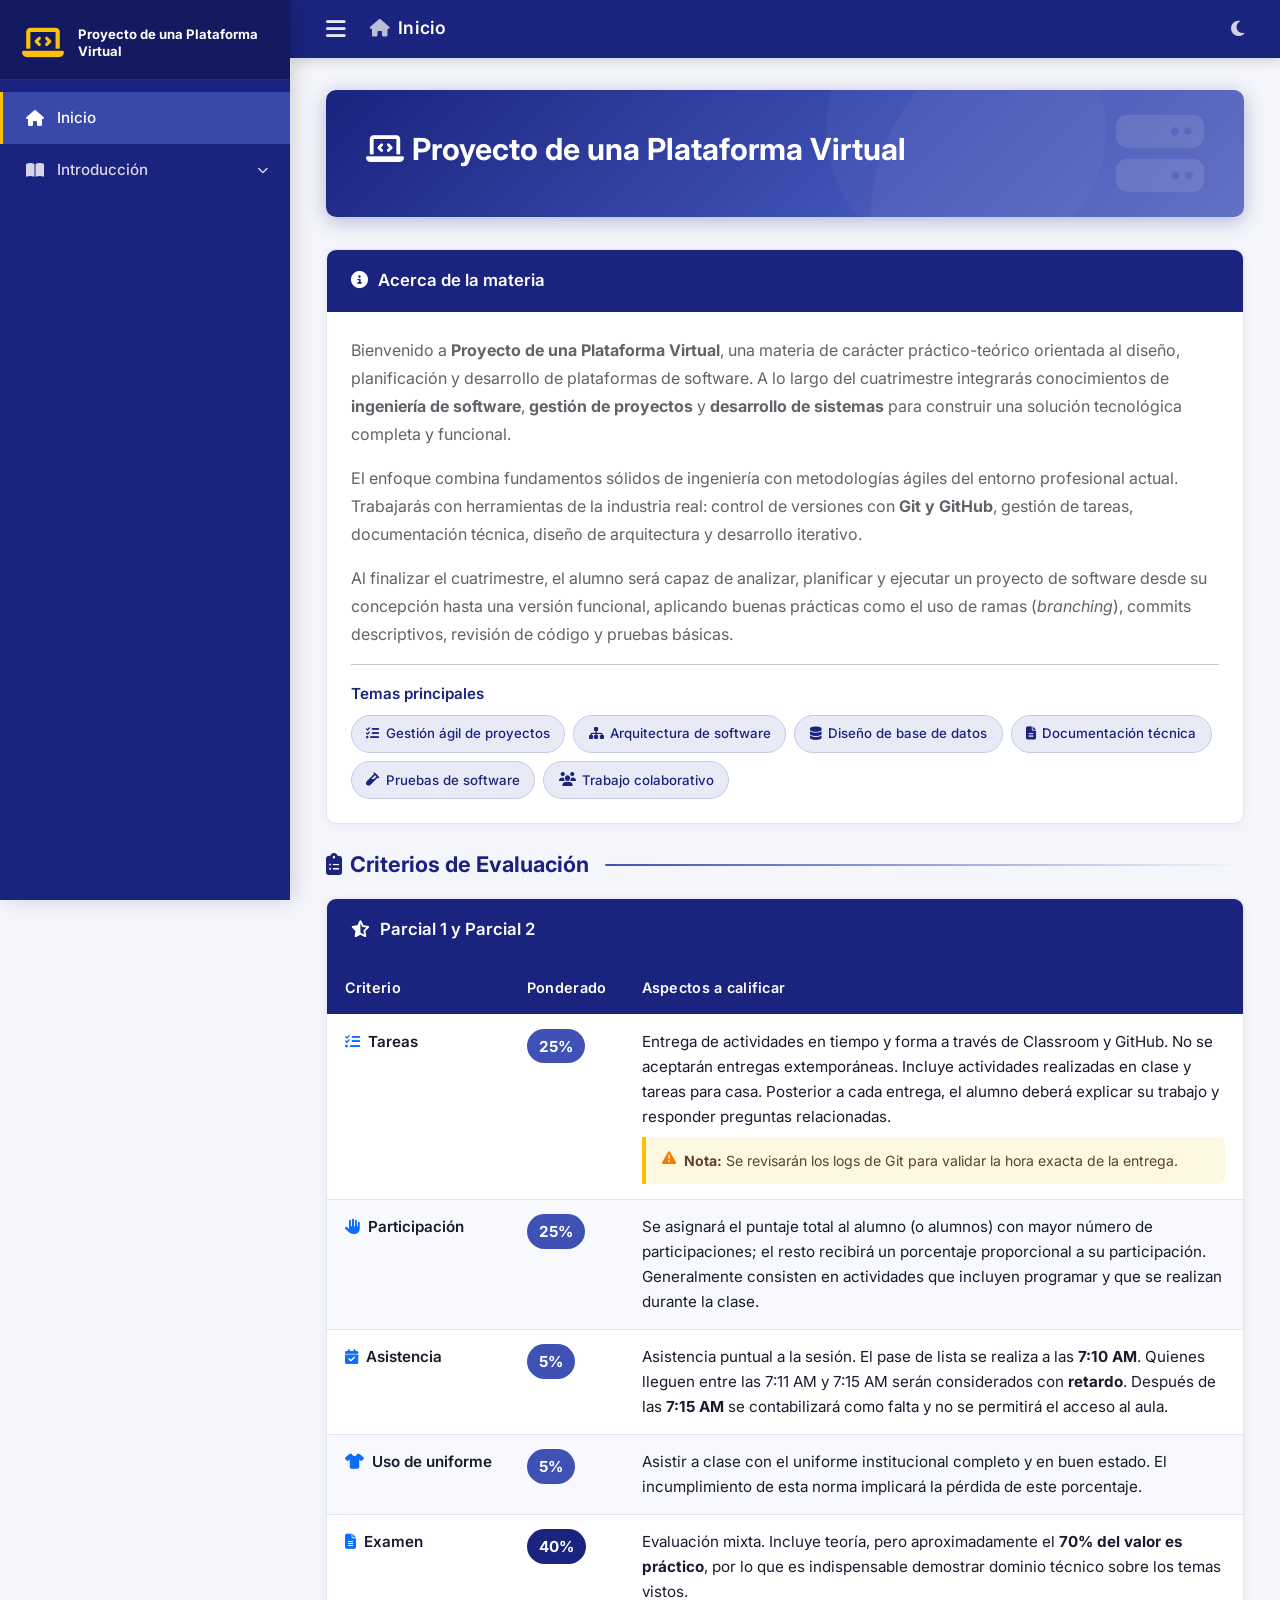
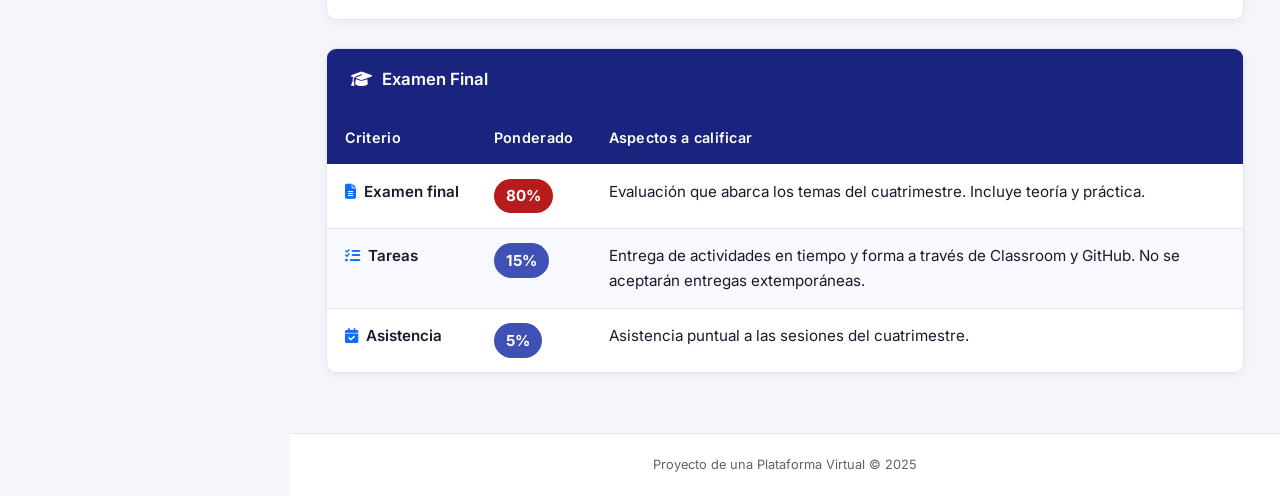
==== index.html @ bfc253f8 "Add main JavaScript functionality and new introduction pages - Implement sidebar, header, and footer" ====
<!DOCTYPE html>
<html lang="es">
<head>
  <meta charset="UTF-8" />
  <meta name="viewport" content="width=device-width, initial-scale=1.0" />
  <title>Inicio — Proyecto de una Plataforma Virtual</title>

  <link rel="stylesheet" href="https://cdn.jsdelivr.net/npm/bootstrap@5.3.3/dist/css/bootstrap.min.css" />
  <link rel="stylesheet" href="https://cdnjs.cloudflare.com/ajax/libs/font-awesome/6.5.1/css/all.min.css" />
  <link rel="preconnect" href="https://fonts.googleapis.com" />
  <link rel="preconnect" href="https://fonts.gstatic.com" crossorigin />
  <link rel="stylesheet" href="https://fonts.googleapis.com/css2?family=Inter:wght@400;500;600;700&display=swap" />
  <link rel="stylesheet" href="css/styles.css" />
</head>

<body>
  <div id="overlay"></div>
  <nav id="sidebar" aria-label="Menú principal"></nav>

  <div id="content">

    <header id="topbar" class="top-navbar"></header>

    <main class="page-content">


      <div class="page-hero">
        <i class="fas fa-server hero-icon"></i>
        <h1><i class="fas fa-laptop-code me-2"></i>Proyecto de una Plataforma Virtual</h1>
      </div>


      <div class="card">
        <div class="card-header">
          <i class="fas fa-info-circle"></i> Acerca de la materia
        </div>
        <div class="card-body p-4">
          <div class="intro-text">
            <p>
              Bienvenido a <strong>Proyecto de una Plataforma Virtual</strong>, una materia de carácter
              práctico-teórico orientada al diseño, planificación y desarrollo de plataformas de software.
              A lo largo del cuatrimestre integrarás conocimientos de <strong>ingeniería de software</strong>,
              <strong>gestión de proyectos</strong> y <strong>desarrollo de sistemas</strong> para construir
              una solución tecnológica completa y funcional.
            </p>
            <p>
              El enfoque combina fundamentos sólidos de ingeniería con metodologías ágiles del entorno
              profesional actual. Trabajarás con herramientas de la industria real: control de versiones con
              <strong>Git y GitHub</strong>, gestión de tareas, documentación técnica, diseño de
              arquitectura y desarrollo iterativo.
            </p>
            <p>
              Al finalizar el cuatrimestre, el alumno será capaz de analizar, planificar y ejecutar un
              proyecto de software desde su concepción hasta una versión funcional, aplicando buenas
              prácticas como el uso de ramas (<em>branching</em>), commits descriptivos,
              revisión de código y pruebas básicas.
            </p>
          </div>

          <hr class="my-3" />
          <p class="section-label mb-2">Temas principales</p>
          <div class="topic-badges">
            <span class="topic-badge"><i class="fas fa-tasks"></i> Gestión ágil de proyectos</span>
            <span class="topic-badge"><i class="fas fa-sitemap"></i> Arquitectura de software</span>
            <span class="topic-badge"><i class="fas fa-database"></i> Diseño de base de datos</span>
            <span class="topic-badge"><i class="fas fa-file-alt"></i> Documentación técnica</span>
            <span class="topic-badge"><i class="fas fa-vial"></i> Pruebas de software</span>
            <span class="topic-badge"><i class="fas fa-users"></i> Trabajo colaborativo</span>
          </div>
        </div>
      </div>


      <h2 class="section-title">
        <i class="fas fa-clipboard-list"></i> Criterios de Evaluación
      </h2>


      <div class="card">
        <div class="card-header">
          <i class="fas fa-star-half-alt"></i> Parcial 1 y Parcial 2
        </div>
        <div class="card-body p-0">
          <div class="table-wrapper">
            <table class="eval-table">
              <thead>
                <tr>
                  <th>Criterio</th>
                  <th>Ponderado</th>
                  <th>Aspectos a calificar</th>
                </tr>
              </thead>
              <tbody>
                <tr>
                  <td class="criterion-name">
                    <i class="fas fa-tasks text-primary me-2"></i>Tareas
                  </td>
                  <td><span class="badge-pct">25%</span></td>
                  <td>
                    Entrega de actividades en tiempo y forma a través de Classroom y GitHub.
                    No se aceptarán entregas extemporáneas. Incluye actividades realizadas en clase
                    y tareas para casa. Posterior a cada entrega, el alumno deberá explicar su trabajo
                    y responder preguntas relacionadas.
                    <div class="note-box mt-2">
                      <i class="fas fa-exclamation-triangle"></i>
                      <span><strong>Nota:</strong> Se revisarán los logs de Git para validar la hora exacta de la entrega.</span>
                    </div>
                  </td>
                </tr>

                <tr>
                  <td class="criterion-name">
                    <i class="fas fa-hand-paper text-primary me-2"></i>Participación
                  </td>
                  <td><span class="badge-pct">25%</span></td>
                  <td>
                    Se asignará el puntaje total al alumno (o alumnos) con mayor número de participaciones;
                    el resto recibirá un porcentaje proporcional a su participación. Generalmente consisten
                    en actividades que incluyen programar y que se realizan durante la clase.
                  </td>
                </tr>

                <tr>
                  <td class="criterion-name">
                    <i class="fas fa-calendar-check text-primary me-2"></i>Asistencia
                  </td>
                  <td><span class="badge-pct">5%</span></td>
                  <td>
                    Asistencia puntual a la sesión. El pase de lista se realiza a las <strong>7:10 AM</strong>.
                    Quienes lleguen entre las 7:11 AM y 7:15 AM serán considerados con <strong>retardo</strong>.
                    Después de las <strong>7:15 AM</strong> se contabilizará como falta y
                    no se permitirá el acceso al aula.
                  </td>
                </tr>

                <tr>
                  <td class="criterion-name">
                    <i class="fas fa-tshirt text-primary me-2"></i>Uso de uniforme
                  </td>
                  <td><span class="badge-pct">5%</span></td>
                  <td>
                    Asistir a clase con el uniforme institucional completo y en buen estado.
                    El incumplimiento de esta norma implicará la pérdida de este porcentaje.
                  </td>
                </tr>

                <tr>
                  <td class="criterion-name">
                    <i class="fas fa-file-alt text-primary me-2"></i>Examen
                  </td>
                  <td><span class="badge-pct high">40%</span></td>
                  <td>
                    Evaluación mixta. Incluye teoría, pero aproximadamente el
                    <strong>70% del valor es práctico</strong>, por lo que es indispensable
                    demostrar dominio técnico sobre los temas vistos.
                  </td>
                </tr>
              </tbody>
            </table>
          </div>
        </div>
      </div>

      <div class="card">
        <div class="card-header">
          <i class="fas fa-graduation-cap"></i> Examen Final
        </div>
        <div class="card-body p-0">
          <div class="table-wrapper">
            <table class="eval-table">
              <thead>
                <tr>
                  <th>Criterio</th>
                  <th>Ponderado</th>
                  <th>Aspectos a calificar</th>
                </tr>
              </thead>
              <tbody>
                <tr>
                  <td class="criterion-name">
                    <i class="fas fa-file-alt text-primary me-2"></i>Examen final
                  </td>
                  <td><span class="badge-pct top">80%</span></td>
                  <td>
                    Evaluación que abarca los temas del cuatrimestre. Incluye teoría y práctica.
                  </td>
                </tr>

                <tr>
                  <td class="criterion-name">
                    <i class="fas fa-tasks text-primary me-2"></i>Tareas
                  </td>
                  <td><span class="badge-pct">15%</span></td>
                  <td>
                    Entrega de actividades en tiempo y forma a través de Classroom y GitHub.
                    No se aceptarán entregas extemporáneas.
                  </td>
                </tr>

                <tr>
                  <td class="criterion-name">
                    <i class="fas fa-calendar-check text-primary me-2"></i>Asistencia
                  </td>
                  <td><span class="badge-pct">5%</span></td>
                  <td>
                    Asistencia puntual a las sesiones del cuatrimestre.
                  </td>
                </tr>
              </tbody>
            </table>
          </div>
        </div>
      </div>

    </main>

    <footer id="page-footer" class="page-footer"></footer>

  </div>

  <script src="https://cdn.jsdelivr.net/npm/bootstrap@5.3.3/dist/js/bootstrap.bundle.min.js"></script>
  <script src="js/main.js"></script>
  <script>
    initPage({
      activePage : 'home',
      pageTitle  : 'Inicio',
      pageIcon   : 'fas fa-home',
      basePath   : ''
    });
  </script>
</body>
</html>
---- css/styles.css ----
:root {
  --sidebar-width: 290px;
  --sidebar-bg: #1a237e;
  --sidebar-hover: #283593;
  --sidebar-active: #3949ab;
  --accent: #ffc107;
  --bg: #f4f6fb;
  --card-bg: #ffffff;
  --text-primary: #1a1a2e;
  --text-muted: #5f6368;
  --border: #e3e6f0;
  --transition: all 0.3s cubic-bezier(0.4, 0, 0.2, 1);
  --radius: 10px;
  --heading-accent:    #1a237e;
  --hero-gradient:     linear-gradient(135deg,#1a237e 0%,#3f51b5 60%,#5c6bc0 100%);
  --table-stripe:      #f8f9ff;
  --table-hover-bg:    #eef0fb;
  --badge-bg:          #e8eaf6;
  --badge-color:       #1a237e;
  --badge-border:      #c5cae9;
  --note-bg:           #fff8e1;
  --note-text:         #5d4037;
  --note-border-left:  #ffc107;
  --note-icon:         #f57c00;
  --section-line:      linear-gradient(to right,#3f51b5 0%,transparent 100%);
  --surface-alt:       #f4f6fb;
  --phase-border:      #3f51b5;
}


[data-bs-theme="dark"] {
  --sidebar-bg:        #0a0c1e;
  --sidebar-hover:     #141828;
  --sidebar-active:    #1a237e;
  --bg:                #0d0f1a;
  --card-bg:           #141828;
  --text-primary:      #e8eaf6;
  --text-muted:        #9fa8da;
  --border:            #252a40;
  --heading-accent:    #7986cb;
  --hero-gradient:     linear-gradient(135deg,#0a0c1e 0%,#1a237e 60%,#283593 100%);
  --table-stripe:      #161a2c;
  --table-hover-bg:    #1c2038;
  --badge-bg:          #1a237e;
  --badge-color:       #c5cae9;
  --badge-border:      #283593;
  --note-bg:           #1e1c08;
  --note-text:         #ffcc80;
  --note-border-left:  #f57c00;
  --note-icon:         #ffa726;
  --section-line:      linear-gradient(to right,#5c6bc0 0%,transparent 100%);
  --surface-alt:       #161a2c;
  --phase-border:      #5c6bc0;
}


*, *::before, *::after { box-sizing: border-box; margin: 0; padding: 0; }

html { scroll-behavior: smooth; }

body {
  font-family: 'Inter', 'Segoe UI', system-ui, -apple-system, sans-serif;
  font-size: 17px;
  background: var(--bg);
  color: var(--text-primary);
  line-height: 1.75;
  overflow-x: hidden;
}

#overlay {
  display: none;
  position: fixed;
  inset: 0;
  background: rgba(0,0,0,0.45);
  z-index: 999;
  backdrop-filter: blur(2px);
}
#overlay.show { display: block; }


#sidebar {
  position: fixed;
  top: 0; left: 0;
  width: var(--sidebar-width);
  height: 100vh;
  background: var(--sidebar-bg);
  color: rgba(255,255,255,0.9);
  z-index: 1000;
  transition: var(--transition);
  overflow-y: auto;
  display: flex;
  flex-direction: column;
  box-shadow: 4px 0 20px rgba(0,0,0,0.15);
}

.sidebar-header {
  padding: 1.6rem 1.4rem 1.2rem;
  background: rgba(0,0,0,0.25);
  border-bottom: 1px solid rgba(255,255,255,0.08);
  flex-shrink: 0;
}
.sidebar-brand {
  display: flex;
  align-items: center;
  gap: 0.85rem;
  text-decoration: none;
  color: inherit;
}
.sidebar-brand:hover { color: #fff; text-decoration: none; }
.sidebar-brand-icon {
  font-size: 2.1rem;
  color: var(--accent);
  flex-shrink: 0;
}
.sidebar-brand-name {
  font-size: 0.82rem;
  font-weight: 700;
  color: #fff;
  line-height: 1.3;
}

.sidebar-nav {
  list-style: none;
  padding: 0.75rem 0;
  margin: 0;
  flex: 1;
}
.sidebar-nav > li > a,
.sidebar-nav > li > a:link,
.sidebar-nav > li > a:visited {
  display: flex;
  align-items: center;
  padding: 0.8rem 1.4rem;
  color: rgba(255,255,255,0.82);
  text-decoration: none;
  font-size: 0.95rem;
  font-weight: 500;
  border-left: 3px solid transparent;
  transition: var(--transition);
  gap: 0.7rem;
  cursor: pointer;
}
.sidebar-nav > li > a:hover {
  background: var(--sidebar-hover);
  color: #fff;
  border-left-color: var(--accent);
}
.sidebar-nav > li.active > a {
  background: var(--sidebar-active);
  color: #fff;
  border-left-color: var(--accent);
}
.sidebar-nav > li > a .nav-icon {
  width: 20px;
  text-align: center;
  font-size: 1rem;
  flex-shrink: 0;
}
.sidebar-nav > li > a .chevron {
  margin-left: auto;
  font-size: 0.7rem;
  transition: transform 0.3s ease;
  flex-shrink: 0;
}
.sidebar-nav > li > a[aria-expanded="true"] .chevron {
  transform: rotate(180deg);
}

.sidebar-submenu {
  list-style: none;
  padding: 0;
  margin: 0;
  background: rgba(0,0,0,0.18);
}
.sidebar-submenu li a,
.sidebar-submenu li a:link,
.sidebar-submenu li a:visited {
  display: flex;
  align-items: center;
  gap: 0.6rem;
  padding: 0.65rem 1.4rem 0.65rem 3.2rem;
  color: rgba(255,255,255,0.68);
  text-decoration: none;
  font-size: 0.88rem;
  font-weight: 400;
  transition: var(--transition);
}
.sidebar-submenu li a:hover {
  background: rgba(255,255,255,0.08);
  color: #fff;
}
.sidebar-submenu li.active a {
  color: var(--accent);
  font-weight: 600;
}

#content {
  margin-left: var(--sidebar-width);
  min-height: 100vh;
  display: flex;
  flex-direction: column;
  transition: var(--transition);
}
#content.expanded { margin-left: 0; }

.top-navbar {
  background: var(--sidebar-bg);
  padding: 0.8rem 1.75rem;
  display: flex;
  align-items: center;
  gap: 1rem;
  position: sticky;
  top: 0;
  z-index: 100;
  box-shadow: 0 2px 12px rgba(0,0,0,0.18);
  flex-shrink: 0;
}
#sidebarToggle {
  background: none;
  border: none;
  color: rgba(255,255,255,0.9);
  font-size: 1.4rem;
  cursor: pointer;
  padding: 0.3rem 0.5rem;
  border-radius: 6px;
  transition: background 0.2s, color 0.2s;
  line-height: 1;
  display: flex;
  align-items: center;
}
#sidebarToggle:hover { background: rgba(255,255,255,0.15); color: #fff; }
.top-navbar .page-title {
  color: #fff;
  font-size: 1.1rem;
  font-weight: 600;
  letter-spacing: 0.01em;
}
.navbar-right {
  margin-left: auto;
  display: flex;
  align-items: center;
  gap: 0.75rem;
}
.navbar-badge {
  background: rgba(255,255,255,0.12);
  color: rgba(255,255,255,0.6);
  font-size: 0.75rem;
  padding: 0.2rem 0.7rem;
  border-radius: 20px;
}
.btn-dark-toggle {
  background: none;
  border: none;
  color: rgba(255,255,255,0.8);
  font-size: 1.1rem;
  cursor: pointer;
  padding: 0.3rem 0.5rem;
  border-radius: 6px;
  transition: background 0.2s, color 0.2s;
  display: flex;
  align-items: center;
  justify-content: center;
  line-height: 1;
}
.btn-dark-toggle:hover { background: rgba(255,255,255,0.15); color: #fff; }
.navbar-page-icon {
  opacity: 0.7;
  margin-right: 0.5rem;
}

.page-content {
  padding: 2rem 2.25rem;
  flex: 1;
  width: 100%;
}

.page-hero {
  background: var(--hero-gradient);
  color: #fff;
  border-radius: var(--radius);
  padding: 2.5rem 2.5rem;
  margin-bottom: 2rem;
  position: relative;
  overflow: hidden;
  box-shadow: 0 4px 20px rgba(26,35,126,0.3);
}
.page-hero::before {
  content: '';
  position: absolute;
  top: -60%;
  right: -5%;
  width: 420px;
  height: 420px;
  background: rgba(255,255,255,0.04);
  border-radius: 50%;
  pointer-events: none;
}
.page-hero::after {
  content: '';
  position: absolute;
  bottom: -40%;
  right: 15%;
  width: 280px;
  height: 280px;
  background: rgba(255,255,255,0.03);
  border-radius: 50%;
  pointer-events: none;
}
.page-hero h1 {
  font-size: 1.9rem;
  font-weight: 700;
  margin-bottom: 0.5rem;
  line-height: 1.3;
  position: relative;
}
.page-hero .subtitle {
  font-size: 1.05rem;
  opacity: 0.82;
  margin: 0;
  position: relative;
}
.page-hero .hero-icon {
  font-size: 5.5rem;
  opacity: 0.1;
  position: absolute;
  right: 2.5rem;
  top: 50%;
  transform: translateY(-50%);
}


.card {
  border: 1px solid var(--border);
  border-radius: var(--radius);
  box-shadow: 0 2px 12px rgba(0,0,0,0.05);
  margin-bottom: 1.75rem;
  background: var(--card-bg);
  overflow: hidden;
}
.card-header {
  background: var(--sidebar-bg);
  color: #fff;
  padding: 1rem 1.5rem;
  font-size: 1.05rem;
  font-weight: 600;
  display: flex;
  align-items: center;
  gap: 0.6rem;
  border-bottom: none;
}
.card-body { padding: 1.5rem; }


.section-title {
  font-size: 1.35rem;
  font-weight: 700;
  color: var(--heading-accent);
  margin-bottom: 1.25rem;
  display: flex;
  align-items: center;
  gap: 0.5rem;
}
.section-title::after {
  content: '';
  flex: 1;
  height: 2px;
  background: var(--section-line);
  margin-left: 0.5rem;
  border-radius: 2px;
}


.table-wrapper { overflow-x: auto; }

.eval-table {
  width: 100%;
  border-collapse: collapse;
  font-size: 0.95rem;
}
.eval-table th {
  background: var(--sidebar-bg);
  color: #fff;
  padding: 0.9rem 1.1rem;
  text-align: left;
  font-weight: 600;
  white-space: nowrap;
  font-size: 0.9rem;
  letter-spacing: 0.02em;
}
.eval-table td {
  padding: 0.9rem 1.1rem;
  border-bottom: 1px solid var(--border);
  vertical-align: top;
  line-height: 1.65;
  color: var(--text-primary);
}
.eval-table tbody tr:last-child td { border-bottom: none; }
.eval-table tbody tr:nth-child(even) { background: var(--table-stripe); }
.eval-table tbody tr:hover { background: var(--table-hover-bg); transition: background 0.15s; }
.eval-table .criterion-name {
  font-weight: 600;
  white-space: nowrap;
  min-width: 120px;
}


.badge-pct {
  display: inline-block;
  background: #3f51b5;
  color: #fff;
  padding: 0.3rem 0.75rem;
  border-radius: 20px;
  font-weight: 700;
  font-size: 0.95rem;
  white-space: nowrap;
  letter-spacing: 0.01em;
}
.badge-pct.high { background: #1a237e; }
.badge-pct.top  { background: #b71c1c; }
[data-bs-theme="dark"] .badge-pct      { background: #3949ab; }
[data-bs-theme="dark"] .badge-pct.high { background: #3f51b5; }
[data-bs-theme="dark"] .badge-pct.top  { background: #c62828; }


.intro-text p { margin-bottom: 1rem; color: var(--text-muted); font-size: 1rem; }
.intro-text p:last-child { margin-bottom: 0; }


.topic-badges { display: flex; flex-wrap: wrap; gap: 0.5rem; margin-top: 0.25rem; }
.topic-badge {
  display: inline-flex;
  align-items: center;
  gap: 0.4rem;
  background: var(--badge-bg);
  color: var(--badge-color);
  padding: 0.4rem 0.9rem;
  border-radius: 20px;
  font-size: 0.83rem;
  font-weight: 500;
  border: 1px solid var(--badge-border);
}


.note-box {
  background: var(--note-bg);
  border-left: 4px solid var(--note-border-left);
  border-radius: 0 6px 6px 0;
  padding: 0.75rem 1rem;
  font-size: 0.88rem;
  color: var(--note-text);
  display: flex;
  align-items: flex-start;
  gap: 0.5rem;
  margin-top: 0.5rem;
}
.note-box i { color: var(--note-icon); margin-top: 0.1rem; flex-shrink: 0; }


.tool-code-display {
  background: var(--sidebar-bg);
  color: var(--accent);
  border-radius: var(--radius);
  padding: 0.85rem 1.5rem;
  text-align: center;
  font-size: 1.9rem;
  font-weight: 700;
  letter-spacing: 0.12em;
  font-family: 'Courier New', monospace;
  box-shadow: inset 0 2px 8px rgba(0,0,0,0.2);
}
.qr-wrapper {
  text-align: center;
  padding: 0.75rem;
}
.qr-wrapper img {
  border: 8px solid var(--card-bg);
  border-radius: 8px;
  box-shadow: 0 4px 20px rgba(0,0,0,0.12);
  max-width: 220px;
  width: 100%;
}
.clone-cmd {
  background: #1e1e2e;
  color: #a6e3a1;
  border-radius: 8px;
  padding: 1rem 1.25rem;
  font-family: 'Courier New', monospace;
  font-size: 0.9rem;
  word-break: break-all;
  display: flex;
  align-items: center;
  gap: 0.75rem;
  margin-top: 0.75rem;
}
.clone-cmd .cmd-prompt { color: #89dceb; flex-shrink: 0; }
.btn-copy {
  margin-left: auto;
  background: rgba(255,255,255,0.1);
  border: none;
  color: rgba(255,255,255,0.7);
  padding: 0.3rem 0.6rem;
  border-radius: 4px;
  cursor: pointer;
  font-size: 0.8rem;
  flex-shrink: 0;
  transition: background 0.2s;
}
.btn-copy:hover { background: rgba(255,255,255,0.2); color: #fff; }


.empty-state {
  text-align: center;
  padding: 4rem 2rem;
  color: var(--text-muted);
}
.empty-state .empty-icon {
  font-size: 5rem;
  color: var(--badge-border);
  margin-bottom: 1.5rem;
}
.empty-state h3 { font-size: 1.5rem; color: var(--heading-accent); margin-bottom: 0.5rem; }
.empty-state p { font-size: 1rem; max-width: 480px; margin: 0 auto; }


.page-footer {
  padding: 1.25rem 2.25rem;
  background: var(--card-bg);
  border-top: 1px solid var(--border);
  font-size: 0.8rem;
  color: var(--text-muted);
  text-align: center;
}


@media (max-width: 991.98px) {
  #sidebar {
    transform: translateX(calc(-1 * var(--sidebar-width)));
  }
  #sidebar.show {
    transform: translateX(0);
  }
  #content {
    margin-left: 0;
  }
  #content.expanded {
    margin-left: 0;
  }
  .page-content {
    padding: 1.25rem 1.25rem;
  }
  .page-hero {
    padding: 1.75rem 1.5rem;
  }
  .page-hero h1 {
    font-size: 1.5rem;
  }
  .page-hero .hero-icon { display: none; }
}

@media (min-width: 992px) {
  #sidebar.collapsed {
    transform: translateX(calc(-1 * var(--sidebar-width)));
  }
  #content.expanded {
    margin-left: 0;
  }
}

@media (min-width: 1400px) {
  .page-content { max-width: none; }
  body { font-size: 18px; }
}

@media (max-width: 767px) {
  .eval-table th,
  .eval-table td {
    padding: 0.7rem 0.75rem;
    font-size: 0.88rem;
  }
  .tool-code-display { font-size: 1.8rem; }
}

.tool-item-card {
  display: flex;
  align-items: flex-start;
  gap: 0.85rem;
  padding: 1rem;
  border-radius: 8px;
  background: var(--surface-alt);
  border: 1px solid var(--border);
  height: 100%;
}
.tool-item-card .tool-brand-icon { flex-shrink: 0; font-size: 1.7rem; }
.tool-item-card .tool-name { font-weight: 600; margin-bottom: 0.15rem; color: var(--text-primary); }
.tool-item-card .tool-desc { font-size: 0.85rem; color: var(--text-muted); margin: 0 0 0.3rem; }

.phase-card {
  border-left: 4px solid var(--phase-border);
  border-radius: 0 var(--radius) var(--radius) 0;
  background: var(--card-bg);
  border-top: 1px solid var(--border);
  border-right: 1px solid var(--border);
  border-bottom: 1px solid var(--border);
  padding: 1.25rem 1.5rem;
  display: flex;
  align-items: flex-start;
  gap: 0.85rem;
  box-shadow: 0 2px 8px rgba(0,0,0,0.05);
}
[data-bs-theme="dark"] .phase-card { box-shadow: 0 2px 8px rgba(0,0,0,0.25); }
.phase-card .phase-num {
  display: inline-flex;
  align-items: center;
  justify-content: center;
  width: 32px;
  height: 32px;
  background: var(--sidebar-bg);
  color: #fff;
  border-radius: 50%;
  font-weight: 700;
  font-size: 0.85rem;
  flex-shrink: 0;
  margin-top: 0.1rem;
}
.phase-card .phase-body h5 {
  font-size: 1rem;
  font-weight: 600;
  color: var(--heading-accent);
  margin: 0 0 0.3rem;
}
.phase-card .phase-body p {
  margin: 0;
  font-size: 0.93rem;
  color: var(--text-muted);
}
.deliverable-list li {
  padding: 0.5rem 0;
  border-bottom: 1px solid var(--border);
  font-size: 0.95rem;
  color: var(--text-primary);
}
.deliverable-list li:last-child { border-bottom: none; }

.diag-block {
  background: var(--card-bg);
  border: 1px solid var(--border);
  border-radius: var(--radius);
  padding: 1.4rem 1.6rem;
  height: 100%;
  box-shadow: 0 2px 8px rgba(0,0,0,0.04);
}
[data-bs-theme="dark"] .diag-block { box-shadow: 0 2px 8px rgba(0,0,0,0.25); }
.diag-block .diag-header {
  display: flex;
  align-items: center;
  gap: 0.75rem;
  margin-bottom: 0.85rem;
}
.diag-block .block-num {
  display: inline-flex;
  align-items: center;
  justify-content: center;
  width: 34px;
  height: 34px;
  border-radius: 50%;
  background: var(--badge-bg);
  color: var(--badge-color);
  font-weight: 700;
  font-size: 0.9rem;
  flex-shrink: 0;
}
.diag-block h5 {
  color: var(--heading-accent);
  font-weight: 600;
  font-size: 1rem;
  margin: 0;
}
.topic-list li {
  padding: 0.45rem 0;
  border-bottom: 1px dashed var(--border);
  font-size: 0.93rem;
  color: var(--text-primary);
}
.topic-list li:last-child { border-bottom: none; }
.purpose-badge {
  display: inline-flex;
  align-items: center;
  gap: 0.45rem;
  background: var(--badge-bg);
  color: var(--badge-color);
  padding: 0.5rem 1rem;
  border-radius: 8px;
  font-size: 0.92rem;
  font-weight: 500;
  margin: 0.25rem;
  border: 1px solid var(--badge-border);
}

.section-label {
  font-weight: 600;
  font-size: 0.95rem;
  color: var(--heading-accent);
}
.card-subheading {
  font-weight: 600;
  font-size: 0.9rem;
  color: var(--heading-accent);
}
.qr-caption { font-size: 0.82rem; }
.topic-dot   { color: var(--phase-border); }
.tool-icon-git    { color: #f05032; }
.tool-icon-vscode { color: #007acc; }
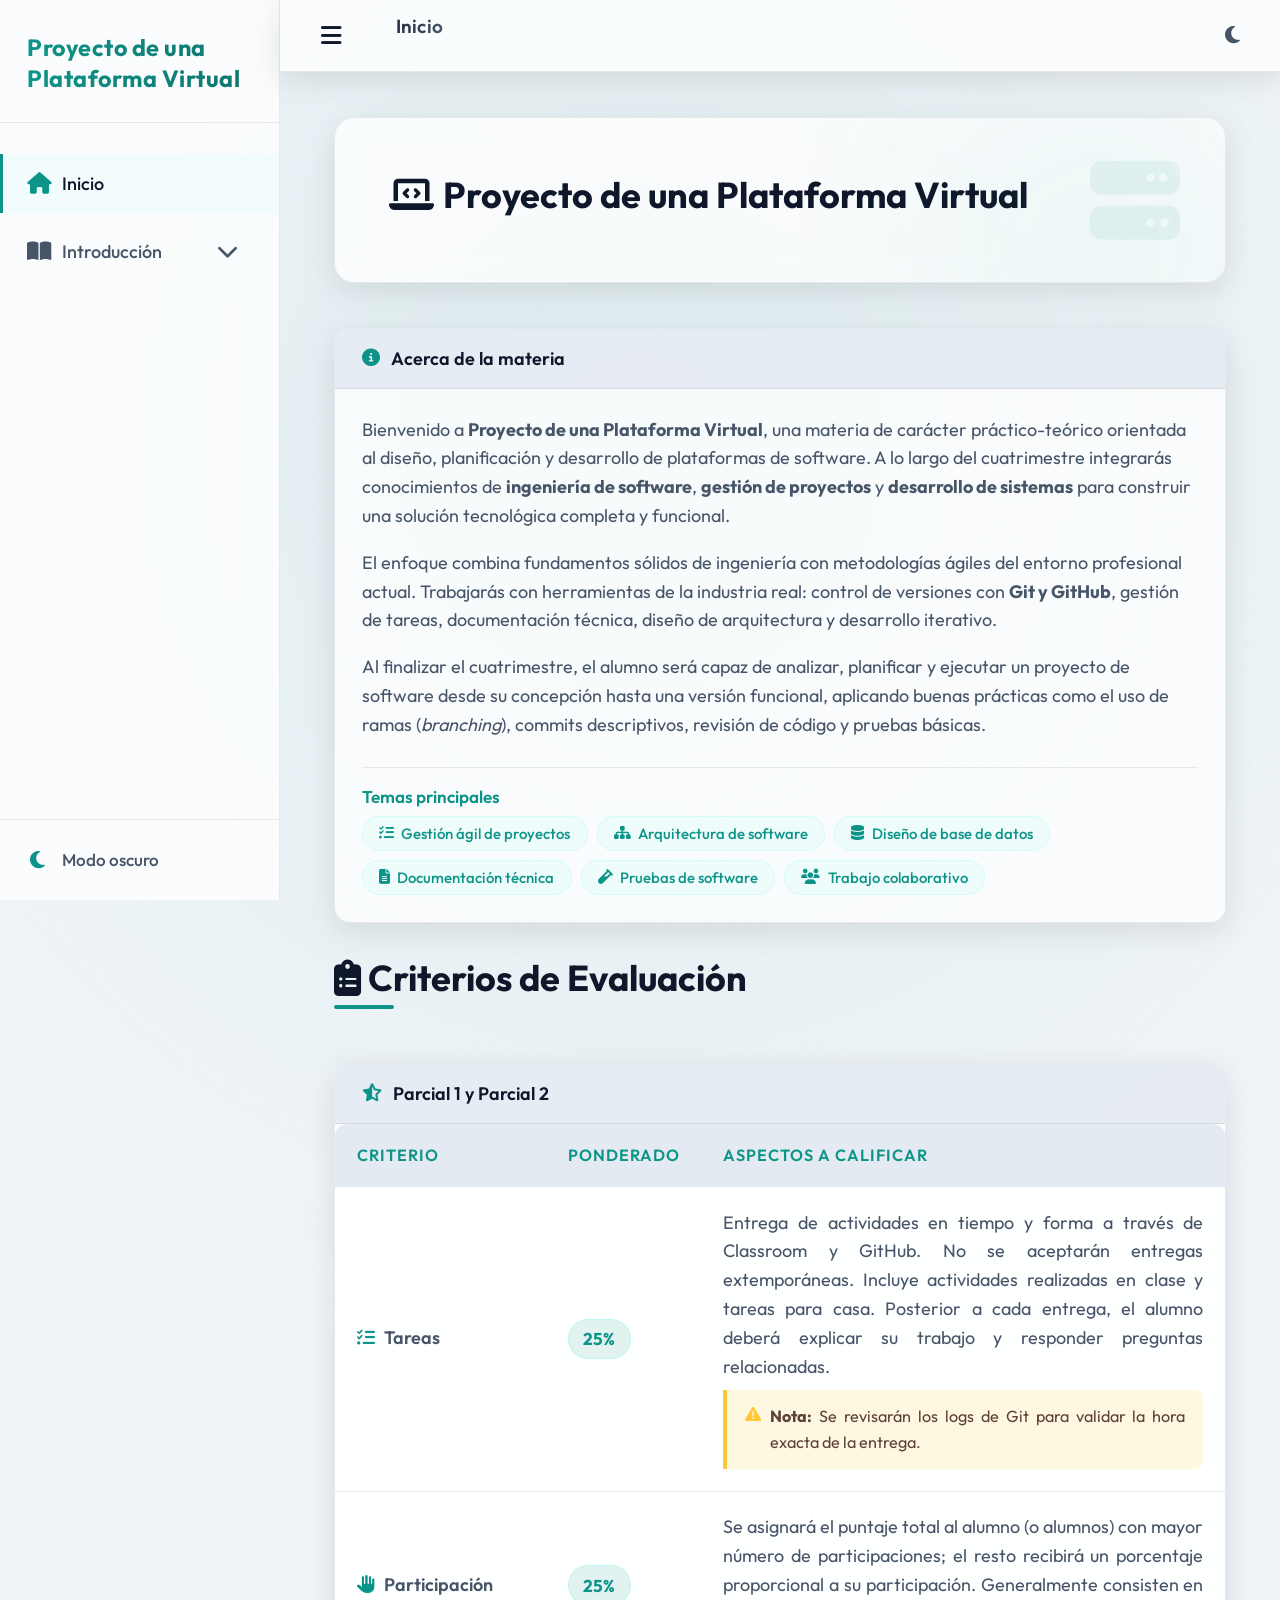
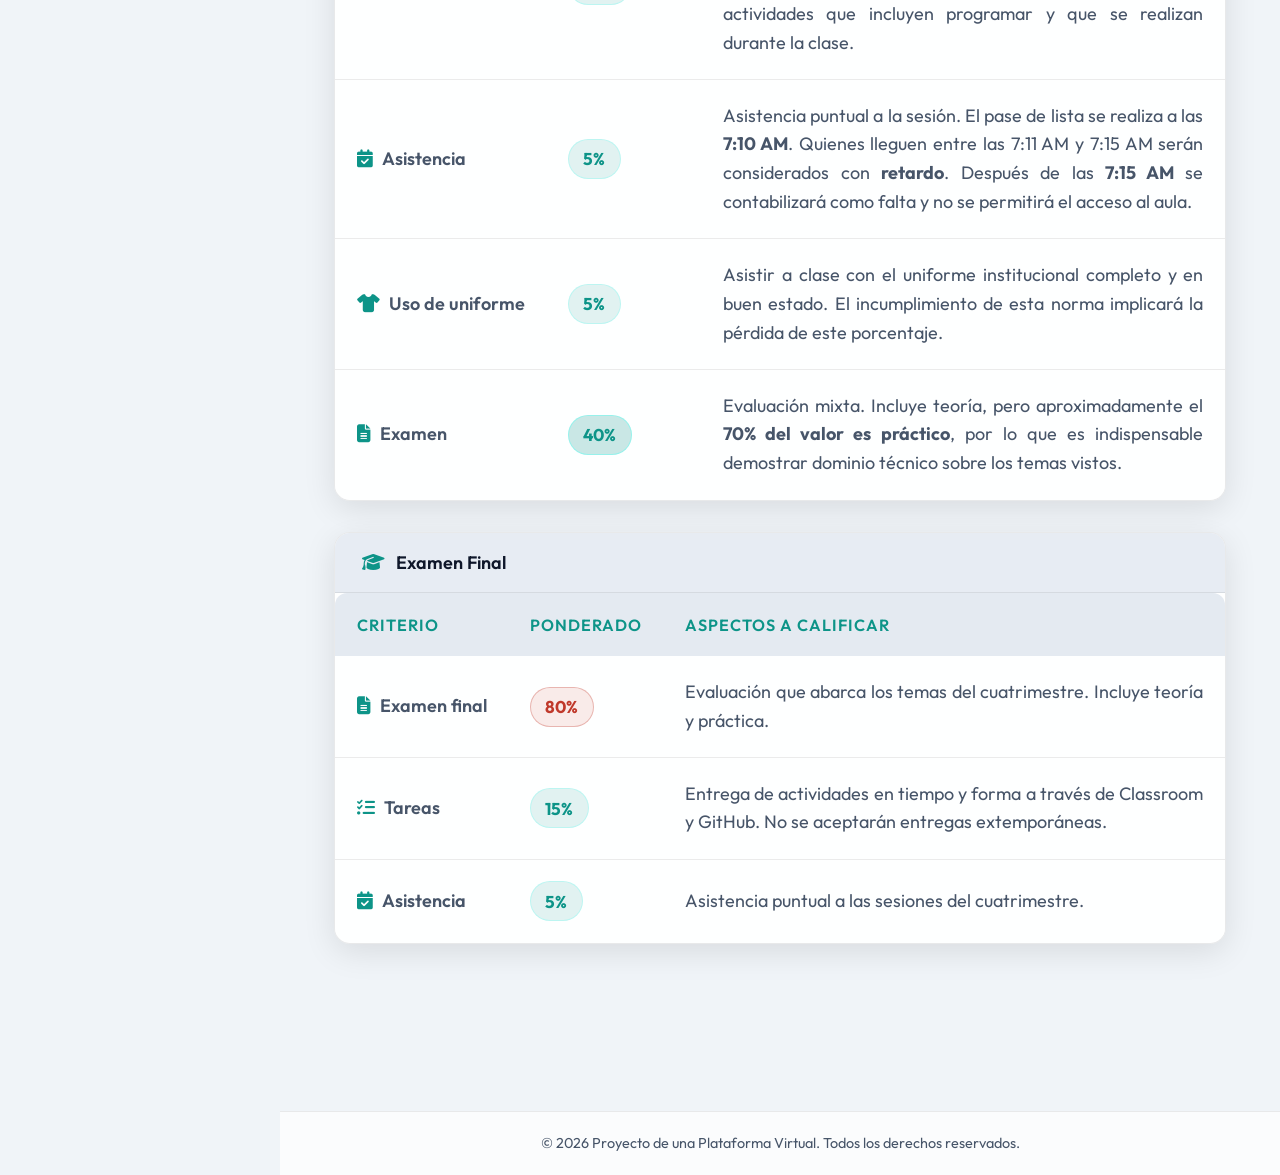
==== commit c022485c: "Refactor HTML structure and update styles in herramientas.html and proyecto-final.html - Changed doc" ====
--- a/index.html
+++ b/index.html
@@ -1,224 +1,194 @@
-<!DOCTYPE html>
-<html lang="es">
+﻿<!DOCTYPE html>
+<html lang="es" data-theme="dark">
 <head>
   <meta charset="UTF-8" />
   <meta name="viewport" content="width=device-width, initial-scale=1.0" />
   <title>Inicio — Proyecto de una Plataforma Virtual</title>
 
-  <link rel="stylesheet" href="https://cdn.jsdelivr.net/npm/bootstrap@5.3.3/dist/css/bootstrap.min.css" />
   <link rel="stylesheet" href="https://cdnjs.cloudflare.com/ajax/libs/font-awesome/6.5.1/css/all.min.css" />
   <link rel="preconnect" href="https://fonts.googleapis.com" />
   <link rel="preconnect" href="https://fonts.gstatic.com" crossorigin />
-  <link rel="stylesheet" href="https://fonts.googleapis.com/css2?family=Inter:wght@400;500;600;700&display=swap" />
+  <link rel="stylesheet" href="https://fonts.googleapis.com/css2?family=Outfit:wght@300;400;500;600;700&display=swap" />
   <link rel="stylesheet" href="css/styles.css" />
 </head>
 
 <body>
+
   <div id="overlay"></div>
-  <nav id="sidebar" aria-label="Menú principal"></nav>
-
-  <div id="content">
-
-    <header id="topbar" class="top-navbar"></header>
-
-    <main class="page-content">
-
-
-      <div class="page-hero">
-        <i class="fas fa-server hero-icon"></i>
-        <h1><i class="fas fa-laptop-code me-2"></i>Proyecto de una Plataforma Virtual</h1>
-      </div>
-
-
-      <div class="card">
-        <div class="card-header">
-          <i class="fas fa-info-circle"></i> Acerca de la materia
-        </div>
-        <div class="card-body p-4">
-          <div class="intro-text">
-            <p>
-              Bienvenido a <strong>Proyecto de una Plataforma Virtual</strong>, una materia de carácter
-              práctico-teórico orientada al diseño, planificación y desarrollo de plataformas de software.
-              A lo largo del cuatrimestre integrarás conocimientos de <strong>ingeniería de software</strong>,
-              <strong>gestión de proyectos</strong> y <strong>desarrollo de sistemas</strong> para construir
-              una solución tecnológica completa y funcional.
-            </p>
-            <p>
-              El enfoque combina fundamentos sólidos de ingeniería con metodologías ágiles del entorno
-              profesional actual. Trabajarás con herramientas de la industria real: control de versiones con
-              <strong>Git y GitHub</strong>, gestión de tareas, documentación técnica, diseño de
-              arquitectura y desarrollo iterativo.
-            </p>
-            <p>
-              Al finalizar el cuatrimestre, el alumno será capaz de analizar, planificar y ejecutar un
-              proyecto de software desde su concepción hasta una versión funcional, aplicando buenas
-              prácticas como el uso de ramas (<em>branching</em>), commits descriptivos,
-              revisión de código y pruebas básicas.
-            </p>
-          </div>
-
-          <hr class="my-3" />
-          <p class="section-label mb-2">Temas principales</p>
-          <div class="topic-badges">
-            <span class="topic-badge"><i class="fas fa-tasks"></i> Gestión ágil de proyectos</span>
-            <span class="topic-badge"><i class="fas fa-sitemap"></i> Arquitectura de software</span>
-            <span class="topic-badge"><i class="fas fa-database"></i> Diseño de base de datos</span>
-            <span class="topic-badge"><i class="fas fa-file-alt"></i> Documentación técnica</span>
-            <span class="topic-badge"><i class="fas fa-vial"></i> Pruebas de software</span>
-            <span class="topic-badge"><i class="fas fa-users"></i> Trabajo colaborativo</span>
-          </div>
-        </div>
-      </div>
-
-
-      <h2 class="section-title">
-        <i class="fas fa-clipboard-list"></i> Criterios de Evaluación
-      </h2>
-
-
-      <div class="card">
-        <div class="card-header">
-          <i class="fas fa-star-half-alt"></i> Parcial 1 y Parcial 2
-        </div>
-        <div class="card-body p-0">
-          <div class="table-wrapper">
-            <table class="eval-table">
-              <thead>
-                <tr>
-                  <th>Criterio</th>
-                  <th>Ponderado</th>
-                  <th>Aspectos a calificar</th>
-                </tr>
-              </thead>
-              <tbody>
-                <tr>
-                  <td class="criterion-name">
-                    <i class="fas fa-tasks text-primary me-2"></i>Tareas
-                  </td>
-                  <td><span class="badge-pct">25%</span></td>
-                  <td>
-                    Entrega de actividades en tiempo y forma a través de Classroom y GitHub.
-                    No se aceptarán entregas extemporáneas. Incluye actividades realizadas en clase
-                    y tareas para casa. Posterior a cada entrega, el alumno deberá explicar su trabajo
-                    y responder preguntas relacionadas.
-                    <div class="note-box mt-2">
-                      <i class="fas fa-exclamation-triangle"></i>
-                      <span><strong>Nota:</strong> Se revisarán los logs de Git para validar la hora exacta de la entrega.</span>
-                    </div>
-                  </td>
-                </tr>
-
-                <tr>
-                  <td class="criterion-name">
-                    <i class="fas fa-hand-paper text-primary me-2"></i>Participación
-                  </td>
-                  <td><span class="badge-pct">25%</span></td>
-                  <td>
-                    Se asignará el puntaje total al alumno (o alumnos) con mayor número de participaciones;
-                    el resto recibirá un porcentaje proporcional a su participación. Generalmente consisten
-                    en actividades que incluyen programar y que se realizan durante la clase.
-                  </td>
-                </tr>
-
-                <tr>
-                  <td class="criterion-name">
-                    <i class="fas fa-calendar-check text-primary me-2"></i>Asistencia
-                  </td>
-                  <td><span class="badge-pct">5%</span></td>
-                  <td>
-                    Asistencia puntual a la sesión. El pase de lista se realiza a las <strong>7:10 AM</strong>.
-                    Quienes lleguen entre las 7:11 AM y 7:15 AM serán considerados con <strong>retardo</strong>.
-                    Después de las <strong>7:15 AM</strong> se contabilizará como falta y
-                    no se permitirá el acceso al aula.
-                  </td>
-                </tr>
-
-                <tr>
-                  <td class="criterion-name">
-                    <i class="fas fa-tshirt text-primary me-2"></i>Uso de uniforme
-                  </td>
-                  <td><span class="badge-pct">5%</span></td>
-                  <td>
-                    Asistir a clase con el uniforme institucional completo y en buen estado.
-                    El incumplimiento de esta norma implicará la pérdida de este porcentaje.
-                  </td>
-                </tr>
-
-                <tr>
-                  <td class="criterion-name">
-                    <i class="fas fa-file-alt text-primary me-2"></i>Examen
-                  </td>
-                  <td><span class="badge-pct high">40%</span></td>
-                  <td>
-                    Evaluación mixta. Incluye teoría, pero aproximadamente el
-                    <strong>70% del valor es práctico</strong>, por lo que es indispensable
-                    demostrar dominio técnico sobre los temas vistos.
-                  </td>
-                </tr>
-              </tbody>
-            </table>
-          </div>
-        </div>
-      </div>
-
-      <div class="card">
-        <div class="card-header">
-          <i class="fas fa-graduation-cap"></i> Examen Final
-        </div>
-        <div class="card-body p-0">
-          <div class="table-wrapper">
-            <table class="eval-table">
-              <thead>
-                <tr>
-                  <th>Criterio</th>
-                  <th>Ponderado</th>
-                  <th>Aspectos a calificar</th>
-                </tr>
-              </thead>
-              <tbody>
-                <tr>
-                  <td class="criterion-name">
-                    <i class="fas fa-file-alt text-primary me-2"></i>Examen final
-                  </td>
-                  <td><span class="badge-pct top">80%</span></td>
-                  <td>
-                    Evaluación que abarca los temas del cuatrimestre. Incluye teoría y práctica.
-                  </td>
-                </tr>
-
-                <tr>
-                  <td class="criterion-name">
-                    <i class="fas fa-tasks text-primary me-2"></i>Tareas
-                  </td>
-                  <td><span class="badge-pct">15%</span></td>
-                  <td>
-                    Entrega de actividades en tiempo y forma a través de Classroom y GitHub.
-                    No se aceptarán entregas extemporáneas.
-                  </td>
-                </tr>
-
-                <tr>
-                  <td class="criterion-name">
-                    <i class="fas fa-calendar-check text-primary me-2"></i>Asistencia
-                  </td>
-                  <td><span class="badge-pct">5%</span></td>
-                  <td>
-                    Asistencia puntual a las sesiones del cuatrimestre.
-                  </td>
-                </tr>
-              </tbody>
-            </table>
-          </div>
-        </div>
-      </div>
-
-    </main>
-
-    <footer id="page-footer" class="page-footer"></footer>
-
+
+  <div class="app-container">
+
+    <aside class="sidebar" id="sidebar"></aside>
+
+    <div id="content">
+
+      <header id="topbar" class="top-navbar"></header>
+
+      <main class="page-content">
+
+        <div class="page-hero">
+          <i class="fas fa-server hero-icon"></i>
+          <h1><i class="fas fa-laptop-code me-2"></i>Proyecto de una Plataforma Virtual</h1>
+        </div>
+
+        <div class="card">
+          <div class="card-header">
+            <i class="fas fa-info-circle"></i> Acerca de la materia
+          </div>
+          <div class="card-body">
+            <div class="intro-text">
+              <p>
+                Bienvenido a <strong>Proyecto de una Plataforma Virtual</strong>, una materia de carácter
+                práctico-teórico orientada al diseño, planificación y desarrollo de plataformas de software.
+                A lo largo del cuatrimestre integrarás conocimientos de <strong>ingeniería de software</strong>,
+                <strong>gestión de proyectos</strong> y <strong>desarrollo de sistemas</strong> para construir
+                una solución tecnológica completa y funcional.
+              </p>
+              <p>
+                El enfoque combina fundamentos sólidos de ingeniería con metodologías ágiles del entorno
+                profesional actual. Trabajarás con herramientas de la industria real: control de versiones con
+                <strong>Git y GitHub</strong>, gestión de tareas, documentación técnica, diseño de
+                arquitectura y desarrollo iterativo.
+              </p>
+              <p>
+                Al finalizar el cuatrimestre, el alumno será capaz de analizar, planificar y ejecutar un
+                proyecto de software desde su concepción hasta una versión funcional, aplicando buenas
+                prácticas como el uso de ramas (<em>branching</em>), commits descriptivos,
+                revisión de código y pruebas básicas.
+              </p>
+            </div>
+
+            <hr class="my-3" />
+            <p class="section-label mb-2">Temas principales</p>
+            <div class="topic-badges">
+              <span class="topic-badge"><i class="fas fa-tasks"></i> Gestión ágil de proyectos</span>
+              <span class="topic-badge"><i class="fas fa-sitemap"></i> Arquitectura de software</span>
+              <span class="topic-badge"><i class="fas fa-database"></i> Diseño de base de datos</span>
+              <span class="topic-badge"><i class="fas fa-file-alt"></i> Documentación técnica</span>
+              <span class="topic-badge"><i class="fas fa-vial"></i> Pruebas de software</span>
+              <span class="topic-badge"><i class="fas fa-users"></i> Trabajo colaborativo</span>
+            </div>
+          </div>
+        </div>
+
+        <h2 class="section-title section-mb">
+          <i class="fas fa-clipboard-list"></i> Criterios de Evaluación
+        </h2>
+
+        <div class="card">
+          <div class="card-header">
+            <i class="fas fa-star-half-alt"></i> Parcial 1 y Parcial 2
+          </div>
+          <div class="card-body p-0">
+            <div class="table-container" style="border:none;border-radius:0;box-shadow:none;padding:0;">
+              <table class="eval-table">
+                <thead>
+                  <tr>
+                    <th>Criterio</th>
+                    <th>Ponderado</th>
+                    <th>Aspectos a calificar</th>
+                  </tr>
+                </thead>
+                <tbody>
+                  <tr>
+                    <td class="criterion-name"><i class="fas fa-tasks me-2 text-primary"></i>Tareas</td>
+                    <td><span class="badge-pct">25%</span></td>
+                    <td>
+                      Entrega de actividades en tiempo y forma a través de Classroom y GitHub.
+                      No se aceptarán entregas extemporáneas. Incluye actividades realizadas en clase
+                      y tareas para casa. Posterior a cada entrega, el alumno deberá explicar su trabajo
+                      y responder preguntas relacionadas.
+                      <div class="note-box mt-2">
+                        <i class="fas fa-exclamation-triangle"></i>
+                        <span><strong>Nota:</strong> Se revisarán los logs de Git para validar la hora exacta de la entrega.</span>
+                      </div>
+                    </td>
+                  </tr>
+                  <tr>
+                    <td class="criterion-name"><i class="fas fa-hand-paper me-2 text-primary"></i>Participación</td>
+                    <td><span class="badge-pct">25%</span></td>
+                    <td>
+                      Se asignará el puntaje total al alumno (o alumnos) con mayor número de participaciones;
+                      el resto recibirá un porcentaje proporcional a su participación. Generalmente consisten
+                      en actividades que incluyen programar y que se realizan durante la clase.
+                    </td>
+                  </tr>
+                  <tr>
+                    <td class="criterion-name"><i class="fas fa-calendar-check me-2 text-primary"></i>Asistencia</td>
+                    <td><span class="badge-pct">5%</span></td>
+                    <td>
+                      Asistencia puntual a la sesión. El pase de lista se realiza a las <strong>7:10 AM</strong>.
+                      Quienes lleguen entre las 7:11 AM y 7:15 AM serán considerados con <strong>retardo</strong>.
+                      Después de las <strong>7:15 AM</strong> se contabilizará como falta y
+                      no se permitirá el acceso al aula.
+                    </td>
+                  </tr>
+                  <tr>
+                    <td class="criterion-name"><i class="fas fa-tshirt me-2 text-primary"></i>Uso de uniforme</td>
+                    <td><span class="badge-pct">5%</span></td>
+                    <td>
+                      Asistir a clase con el uniforme institucional completo y en buen estado.
+                      El incumplimiento de esta norma implicará la pérdida de este porcentaje.
+                    </td>
+                  </tr>
+                  <tr>
+                    <td class="criterion-name"><i class="fas fa-file-alt me-2 text-primary"></i>Examen</td>
+                    <td><span class="badge-pct high">40%</span></td>
+                    <td>
+                      Evaluación mixta. Incluye teoría, pero aproximadamente el
+                      <strong>70% del valor es práctico</strong>, por lo que es indispensable
+                      demostrar dominio técnico sobre los temas vistos.
+                    </td>
+                  </tr>
+                </tbody>
+              </table>
+            </div>
+          </div>
+        </div>
+
+        <div class="card">
+          <div class="card-header">
+            <i class="fas fa-graduation-cap"></i> Examen Final
+          </div>
+          <div class="card-body p-0">
+            <div class="table-container" style="border:none;border-radius:0;box-shadow:none;padding:0;">
+              <table class="eval-table">
+                <thead>
+                  <tr>
+                    <th>Criterio</th>
+                    <th>Ponderado</th>
+                    <th>Aspectos a calificar</th>
+                  </tr>
+                </thead>
+                <tbody>
+                  <tr>
+                    <td class="criterion-name"><i class="fas fa-file-alt me-2 text-primary"></i>Examen final</td>
+                    <td><span class="badge-pct top">80%</span></td>
+                    <td>Evaluación que abarca los temas del cuatrimestre. Incluye teoría y práctica.</td>
+                  </tr>
+                  <tr>
+                    <td class="criterion-name"><i class="fas fa-tasks me-2 text-primary"></i>Tareas</td>
+                    <td><span class="badge-pct">15%</span></td>
+                    <td>Entrega de actividades en tiempo y forma a través de Classroom y GitHub. No se aceptarán entregas extemporáneas.</td>
+                  </tr>
+                  <tr>
+                    <td class="criterion-name"><i class="fas fa-calendar-check me-2 text-primary"></i>Asistencia</td>
+                    <td><span class="badge-pct">5%</span></td>
+                    <td>Asistencia puntual a las sesiones del cuatrimestre.</td>
+                  </tr>
+                </tbody>
+              </table>
+            </div>
+          </div>
+        </div>
+
+      </main>
+
+      <footer id="page-footer" class="page-footer"></footer>
+
+    </div>
   </div>
 
-  <script src="https://cdn.jsdelivr.net/npm/bootstrap@5.3.3/dist/js/bootstrap.bundle.min.js"></script>
   <script src="js/main.js"></script>
   <script>
     initPage({
--- a/css/styles.css
+++ b/css/styles.css
@@ -1,713 +1,1567 @@
+@import url('https://fonts.googleapis.com/css2?family=Outfit:wght@300;400;500;600;700&display=swap');
 
 :root {
-  --sidebar-width: 290px;
-  --sidebar-bg: #1a237e;
-  --sidebar-hover: #283593;
-  --sidebar-active: #3949ab;
-  --accent: #ffc107;
-  --bg: #f4f6fb;
-  --card-bg: #ffffff;
-  --text-primary: #1a1a2e;
-  --text-muted: #5f6368;
-  --border: #e3e6f0;
-  --transition: all 0.3s cubic-bezier(0.4, 0, 0.2, 1);
-  --radius: 10px;
-  --heading-accent:    #1a237e;
-  --hero-gradient:     linear-gradient(135deg,#1a237e 0%,#3f51b5 60%,#5c6bc0 100%);
-  --table-stripe:      #f8f9ff;
-  --table-hover-bg:    #eef0fb;
-  --badge-bg:          #e8eaf6;
-  --badge-color:       #1a237e;
-  --badge-border:      #c5cae9;
-  --note-bg:           #fff8e1;
-  --note-text:         #5d4037;
-  --note-border-left:  #ffc107;
-  --note-icon:         #f57c00;
-  --section-line:      linear-gradient(to right,#3f51b5 0%,transparent 100%);
-  --surface-alt:       #f4f6fb;
-  --phase-border:      #3f51b5;
-}
-
-
-[data-bs-theme="dark"] {
-  --sidebar-bg:        #0a0c1e;
-  --sidebar-hover:     #141828;
-  --sidebar-active:    #1a237e;
-  --bg:                #0d0f1a;
-  --card-bg:           #141828;
-  --text-primary:      #e8eaf6;
-  --text-muted:        #9fa8da;
-  --border:            #252a40;
-  --heading-accent:    #7986cb;
-  --hero-gradient:     linear-gradient(135deg,#0a0c1e 0%,#1a237e 60%,#283593 100%);
-  --table-stripe:      #161a2c;
-  --table-hover-bg:    #1c2038;
-  --badge-bg:          #1a237e;
-  --badge-color:       #c5cae9;
-  --badge-border:      #283593;
-  --note-bg:           #1e1c08;
-  --note-text:         #ffcc80;
-  --note-border-left:  #f57c00;
-  --note-icon:         #ffa726;
-  --section-line:      linear-gradient(to right,#5c6bc0 0%,transparent 100%);
-  --surface-alt:       #161a2c;
-  --phase-border:      #5c6bc0;
-}
-
-
-*, *::before, *::after { box-sizing: border-box; margin: 0; padding: 0; }
-
-html { scroll-behavior: smooth; }
+    --bg-main: #0B0C10;
+    --bg-secondary: #1F2833;
+    --bg-alt: #161b22;
+    --accent-primary: #66FCF1;
+    --accent-secondary: #45A29E;
+    --text-primary: #FFFFFF;
+    --text-secondary: #C5C6C7;
+    --primary-color: #66FCF1;
+
+    
+    --glass-bg: rgba(31, 40, 51, 0.4);
+    --glass-border: rgba(255, 255, 255, 0.1);
+    --glass-shadow: 0 8px 32px 0 rgba(0, 0, 0, 0.37);
+
+    
+    --sidebar-width: 280px;
+    --transition-speed: 0.3s;
+}
+
+[data-theme="light"] {
+    --bg-main: #f0f4f8;
+    --bg-secondary: #e2e8f0;
+    --bg-alt: #ffffff;
+    --accent-primary: #0d9488;
+    --accent-secondary: #0f766e;
+    --text-primary: #0f172a;
+    --text-secondary: #475569;
+    --primary-color: #0d9488;
+    --glass-bg: rgba(255, 255, 255, 0.75);
+    --glass-border: rgba(0, 0, 0, 0.08);
+    --glass-shadow: 0 8px 32px 0 rgba(0, 0, 0, 0.1);
+}
+
+html {
+    font-size: 18px;
+}
+
+* {
+    margin: 0;
+    padding: 0;
+    box-sizing: border-box;
+    font-family: 'Outfit', sans-serif;
+}
 
 body {
-  font-family: 'Inter', 'Segoe UI', system-ui, -apple-system, sans-serif;
-  font-size: 17px;
-  background: var(--bg);
-  color: var(--text-primary);
-  line-height: 1.75;
-  overflow-x: hidden;
-}
-
+    background-color: var(--bg-main);
+    color: var(--text-primary);
+    display: flex;
+    min-height: 100vh;
+    overflow-x: hidden;
+    position: relative;
+    transition: background-color var(--transition-speed) ease, color var(--transition-speed) ease;
+}
+
+body::before {
+    content: '';
+    position: fixed;
+    top: -50%;
+    left: -50%;
+    width: 200%;
+    height: 200%;
+    background: radial-gradient(circle at 50% 50%, rgba(69, 162, 158, 0.1) 0%, rgba(11, 12, 16, 1) 50%);
+    z-index: -1;
+}
+
+[data-theme="light"] body::before {
+    background: radial-gradient(circle at 50% 50%, rgba(13, 148, 136, 0.07) 0%, #f0f4f8 60%);
+}
+
+.app-container {
+    display: flex;
+    width: 100%;
+}
+
+.sidebar {
+    width: var(--sidebar-width);
+    background: var(--glass-bg);
+    backdrop-filter: blur(16px);
+    -webkit-backdrop-filter: blur(16px);
+    border-right: 1px solid var(--glass-border);
+    height: 100vh;
+    position: fixed;
+    top: 0;
+    left: 0;
+    display: flex;
+    flex-direction: column;
+    transition: transform var(--transition-speed) ease,
+                background-color var(--transition-speed) ease;
+    z-index: 100;
+}
+
+body.sidebar-collapsed .sidebar {
+    transform: translateX(-100%);
+}
+
+.sidebar-header {
+    padding: 1.75rem 1.5rem 1.5rem;
+    border-bottom: 1px solid var(--glass-border);
+    display: flex;
+    align-items: center;
+    justify-content: space-between;
+}
+
+.sidebar-brand h2 {
+    font-size: 1.3rem;
+    font-weight: 700;
+    background: linear-gradient(90deg, var(--accent-primary), var(--accent-secondary));
+    -webkit-background-clip: text;
+    -webkit-text-fill-color: transparent;
+    line-height: 1.35;
+    letter-spacing: 0.5px;
+}
+
+.sidebar-nav {
+    padding: 1.75rem 0;
+    flex: 1;
+    overflow-y: auto;
+}
+
+.sidebar-bottom {
+    padding: 0.75rem 0;
+    border-top: 1px solid var(--glass-border);
+}
+
+.theme-toggle-btn {
+    display: flex;
+    align-items: center;
+    width: 100%;
+    padding: 0.9rem 1.5rem;
+    background: transparent;
+    border: none;
+    color: var(--text-secondary);
+    cursor: pointer;
+    font-size: 0.95rem;
+    font-weight: 500;
+    font-family: 'Outfit', sans-serif;
+    transition: all var(--transition-speed) ease;
+    text-align: left;
+    gap: 15px;
+}
+
+.theme-toggle-btn i {
+    font-size: 1.1rem;
+    width: 20px;
+    text-align: center;
+    color: var(--accent-primary);
+    flex-shrink: 0;
+    transition: transform 0.4s ease;
+}
+
+.theme-toggle-btn:hover {
+    color: var(--text-primary);
+    background: rgba(102, 252, 241, 0.05);
+}
+
+.theme-toggle-btn:hover i {
+    transform: rotate(20deg);
+}
+
+.nav-item {
+    list-style: none;
+    margin-bottom: 0.5rem;
+}
+
+.nav-link {
+    display: flex;
+    align-items: center;
+    padding: 1rem 1.5rem;
+    color: var(--text-secondary);
+    text-decoration: none;
+    font-weight: 500;
+    transition: all var(--transition-speed) ease;
+    position: relative;
+}
+
+.nav-link i {
+    margin-right: 15px;
+    font-size: 1.2rem;
+    width: 20px;
+    text-align: center;
+    transition: color var(--transition-speed);
+    flex-shrink: 0;
+}
+
+.nav-link:hover,
+.nav-link.active {
+    color: var(--text-primary);
+    background: rgba(102, 252, 241, 0.05);
+}
+
+.nav-link:hover i,
+.nav-link.active i {
+    color: var(--accent-primary);
+}
+
+.nav-link::before {
+    content: '';
+    position: absolute;
+    left: 0;
+    top: 0;
+    height: 100%;
+    width: 3px;
+    background: var(--accent-primary);
+    transform: scaleY(0);
+    transition: transform var(--transition-speed) ease;
+    transform-origin: center;
+}
+
+.nav-link:hover::before,
+.nav-link.active::before {
+    transform: scaleY(1);
+}
+
+.menu-toggle {
+    display: flex;
+    position: fixed;
+    top: 1.5rem;
+    left: calc(var(--sidebar-width) + 0.75rem);
+    z-index: 200;
+    background: var(--glass-bg);
+    backdrop-filter: blur(8px);
+    -webkit-backdrop-filter: blur(8px);
+    border: 1px solid var(--glass-border);
+    color: var(--text-primary);
+    width: 42px;
+    height: 42px;
+    border-radius: 50%;
+    cursor: pointer;
+    align-items: center;
+    justify-content: center;
+    font-size: 1.1rem;
+    box-shadow: var(--glass-shadow);
+    transition: left var(--transition-speed) ease,
+                background-color var(--transition-speed) ease,
+                border-color var(--transition-speed) ease;
+}
+
+.menu-toggle:hover {
+    background: rgba(102, 252, 241, 0.1);
+    border-color: rgba(102, 252, 241, 0.35);
+    color: var(--accent-primary);
+}
+
+body.sidebar-collapsed .menu-toggle {
+    left: 0.75rem;
+}
+
+.main-content {
+    margin-left: var(--sidebar-width);
+    flex: 1;
+    padding: 3rem 4rem;
+    max-width: calc(100vw - var(--sidebar-width));
+    min-height: 100vh;
+    transition: margin-left var(--transition-speed) ease,
+                max-width var(--transition-speed) ease,
+                padding var(--transition-speed) ease;
+}
+
+body.sidebar-collapsed .main-content {
+    margin-left: 0;
+    max-width: 100vw;
+    padding-left: 5rem;
+}
+
+.hero-section {
+    background: var(--glass-bg);
+    backdrop-filter: blur(12px);
+    -webkit-backdrop-filter: blur(12px);
+    border: 1px solid var(--glass-border);
+    border-radius: 20px;
+    padding: 4rem;
+    margin-bottom: 3rem;
+    box-shadow: var(--glass-shadow);
+    position: relative;
+    overflow: hidden;
+}
+
+.hero-section::after {
+    content: '';
+    position: absolute;
+    top: 0;
+    right: 0;
+    width: 300px;
+    height: 300px;
+    background: var(--accent-primary);
+    filter: blur(150px);
+    opacity: 0.12;
+    border-radius: 50%;
+    pointer-events: none;
+}
+
+.hero-tag {
+    display: inline-block;
+    padding: 0.5rem 1rem;
+    background: rgba(102, 252, 241, 0.1);
+    color: var(--accent-primary);
+    border-radius: 30px;
+    font-size: 0.9rem;
+    font-weight: 600;
+    letter-spacing: 1px;
+    margin-bottom: 1.5rem;
+    border: 1px solid rgba(102, 252, 241, 0.2);
+}
+
+.hero-title {
+    font-size: 3.5rem;
+    font-weight: 700;
+    line-height: 1.2;
+    margin-bottom: 1.5rem;
+}
+
+.hero-title span {
+    color: var(--accent-primary);
+}
+
+.hero-desc {
+    font-size: 1.2rem;
+    color: var(--text-secondary);
+    max-width: 680px;
+    line-height: 1.7;
+    text-align: justify;
+}
+
+.features-grid {
+    display: grid;
+    grid-template-columns: repeat(auto-fit, minmax(250px, 1fr));
+    gap: 2rem;
+    margin-bottom: 4rem;
+}
+
+.feature-card {
+    background: var(--glass-bg);
+    border: 1px solid var(--glass-border);
+    border-radius: 16px;
+    padding: 2rem;
+    transition: transform 0.3s ease, box-shadow 0.3s ease,
+                background-color var(--transition-speed) ease;
+    display: flex;
+    flex-direction: column;
+    align-items: flex-start;
+}
+
+.feature-card:hover {
+    transform: translateY(-5px);
+    box-shadow: 0 10px 30px rgba(102, 252, 241, 0.1);
+    border-color: rgba(102, 252, 241, 0.3);
+}
+
+.feature-icon {
+    width: 50px;
+    height: 50px;
+    background: rgba(102, 252, 241, 0.1);
+    color: var(--accent-primary);
+    border-radius: 12px;
+    display: flex;
+    align-items: center;
+    justify-content: center;
+    font-size: 1.5rem;
+    margin-bottom: 1.5rem;
+    flex-shrink: 0;
+}
+
+.feature-card h3 {
+    font-size: 1.3rem;
+    margin-bottom: 1rem;
+    color: var(--text-primary);
+}
+
+.feature-card p {
+    color: var(--text-secondary);
+    line-height: 1.65;
+    font-size: 1rem;
+    text-align: justify;
+}
+
+.section-title {
+    font-size: 2rem;
+    margin-bottom: 2rem;
+    position: relative;
+    padding-bottom: 0.5rem;
+    display: inline-block;
+}
+
+.section-title::after {
+    content: '';
+    position: absolute;
+    bottom: 0;
+    left: 0;
+    width: 60px;
+    height: 4px;
+    background: var(--accent-primary);
+    border-radius: 2px;
+}
+
+.section-subtitle {
+    font-size: 1.25rem;
+    font-weight: 600;
+    color: var(--accent-primary);
+    margin-bottom: 1rem;
+    margin-top: 0.5rem;
+    text-transform: uppercase;
+    letter-spacing: 0.05em;
+}
+
+.table-container {
+    background: var(--glass-bg);
+    border: 1px solid var(--glass-border);
+    border-radius: 16px;
+    padding: 1.5rem;
+    overflow-x: auto;
+    box-shadow: var(--glass-shadow);
+}
+
+.eval-table {
+    width: 100%;
+    border-collapse: separate;
+    border-spacing: 0;
+    text-align: left;
+}
+
+.eval-table th {
+    background: rgba(31, 40, 51, 0.8);
+    color: var(--accent-primary);
+    font-weight: 600;
+    padding: 1.2rem;
+    text-transform: uppercase;
+    font-size: 0.9rem;
+    letter-spacing: 1px;
+}
+
+[data-theme="light"] .eval-table th {
+    background: rgba(226, 232, 240, 0.9);
+}
+
+.eval-table th:first-child {
+    border-top-left-radius: 12px;
+}
+
+.eval-table th:last-child {
+    border-top-right-radius: 12px;
+}
+
+.eval-table td {
+    padding: 1.2rem;
+    border-bottom: 1px solid var(--glass-border);
+    color: var(--text-secondary);
+    font-size: 1rem;
+    line-height: 1.6;
+    text-align: justify;
+}
+
+.eval-table tr:last-child td {
+    border-bottom: none;
+}
+
+.eval-table tr:hover td {
+    background: rgba(255, 255, 255, 0.02);
+    color: var(--text-primary);
+}
+
+.criterion-name {
+    font-weight: 600;
+    color: var(--text-primary);
+    text-align: left !important;
+    white-space: nowrap;
+}
+
+.weight-badge {
+    display: inline-block;
+    padding: 0.4rem 0.8rem;
+    background: rgba(102, 252, 241, 0.15);
+    color: var(--accent-primary);
+    border-radius: 20px;
+    font-weight: 700;
+    font-size: 0.9rem;
+    border: 1px solid rgba(102, 252, 241, 0.3);
+    white-space: nowrap;
+}
+
+.page-header {
+    margin-bottom: 3rem;
+}
+
+.page-title {
+    font-size: 2.5rem;
+    font-weight: 700;
+    margin-bottom: 1rem;
+    background: linear-gradient(90deg, #fff, var(--text-secondary));
+    -webkit-background-clip: text;
+    -webkit-text-fill-color: transparent;
+}
+
+[data-theme="light"] .page-title {
+    background: linear-gradient(90deg, #0f172a, #475569);
+    -webkit-background-clip: text;
+    -webkit-text-fill-color: transparent;
+}
+
+.page-desc {
+    color: var(--text-secondary);
+    font-size: 1.1rem;
+    max-width: 700px;
+    line-height: 1.7;
+    text-align: justify;
+}
+
+.info-card {
+    background: var(--glass-bg);
+    border: 1px solid var(--glass-border);
+    border-radius: 16px;
+    padding: 2rem;
+    margin-bottom: 2rem;
+    transition: box-shadow 0.3s ease, border-color 0.3s ease;
+}
+
+.info-card:hover {
+    box-shadow: 0 8px 30px rgba(102, 252, 241, 0.08);
+    border-color: rgba(102, 252, 241, 0.25);
+}
+
+.info-card-header {
+    display: flex;
+    align-items: center;
+    gap: 1.25rem;
+    margin-bottom: 1.25rem;
+    padding-bottom: 1.25rem;
+    border-bottom: 1px solid var(--glass-border);
+}
+
+.info-card-header h2 {
+    font-size: 1.4rem;
+    font-weight: 700;
+    color: var(--text-primary);
+}
+
+.info-card p {
+    color: var(--text-secondary);
+    line-height: 1.7;
+    margin-bottom: 1.25rem;
+    text-align: justify;
+}
+
+.code-display {
+    display: flex;
+    align-items: center;
+    gap: 1rem;
+    background: rgba(102, 252, 241, 0.04);
+    border: 1.5px dashed rgba(102, 252, 241, 0.35);
+    border-radius: 12px;
+    padding: 1.25rem 1.5rem;
+    flex-wrap: wrap;
+}
+
+.code-label {
+    font-size: 0.78rem;
+    color: var(--accent-secondary);
+    text-transform: uppercase;
+    letter-spacing: 1px;
+    font-weight: 600;
+    white-space: nowrap;
+}
+
+.code-value {
+    font-size: 2rem;
+    font-weight: 800;
+    letter-spacing: 6px;
+    color: var(--accent-primary);
+    flex: 1;
+    text-align: center;
+}
+
+.repo-actions {
+    display: flex;
+    align-items: center;
+    flex-wrap: wrap;
+    gap: 1rem;
+    margin-top: 0.25rem;
+}
+
+.repo-link {
+    font-size: 0.9rem;
+    color: var(--text-secondary);
+    word-break: break-all;
+    flex: 1;
+}
+
+.btn-primary {
+    display: inline-flex;
+    align-items: center;
+    gap: 0.5rem;
+    padding: 0.75rem 1.5rem;
+    background: rgba(102, 252, 241, 0.1);
+    color: var(--accent-primary);
+    border: 1px solid rgba(102, 252, 241, 0.3);
+    border-radius: 10px;
+    cursor: pointer;
+    font-size: 0.95rem;
+    font-weight: 600;
+    font-family: 'Outfit', sans-serif;
+    text-decoration: none;
+    transition: all var(--transition-speed) ease;
+    white-space: nowrap;
+}
+
+.btn-primary:hover {
+    background: rgba(102, 252, 241, 0.18);
+    border-color: var(--accent-primary);
+    transform: translateY(-2px);
+    box-shadow: 0 4px 15px rgba(102, 252, 241, 0.15);
+}
+
+.modal {
+    display: none;
+    position: fixed;
+    z-index: 1000;
+    left: 0;
+    top: 0;
+    width: 100%;
+    height: 100%;
+    overflow: auto;
+    background-color: rgba(0, 0, 0, 0.75);
+    backdrop-filter: blur(4px);
+}
+
+.modal-content {
+    background: var(--bg-secondary);
+    border: 1px solid var(--glass-border);
+    margin: 10% auto;
+    padding: 2rem;
+    width: 90%;
+    max-width: 420px;
+    border-radius: 16px;
+    text-align: center;
+    position: relative;
+    box-shadow: 0 20px 60px rgba(0, 0, 0, 0.5);
+}
+
+.close-modal {
+    position: absolute;
+    top: 1rem;
+    right: 1.25rem;
+    font-size: 1.5rem;
+    font-weight: bold;
+    cursor: pointer;
+    color: var(--text-secondary);
+    line-height: 1;
+    transition: color var(--transition-speed);
+}
+
+.close-modal:hover {
+    color: var(--text-primary);
+}
+
+footer {
+    margin-top: 5rem;
+    padding-top: 2rem;
+    border-top: 1px solid var(--glass-border);
+    text-align: center;
+    color: var(--text-secondary);
+    font-size: 0.9rem;
+}
+
+@media (max-width: 1024px) {
+    .main-content {
+        padding: 2.5rem;
+    }
+
+    .hero-title {
+        font-size: 2.8rem;
+    }
+}
+
+@media (max-width: 768px) {
+    
+    .sidebar {
+        transform: translateX(-100%);
+    }
+
+    .sidebar.open {
+        transform: translateX(0);
+    }
+
+    
+    body.sidebar-collapsed .sidebar {
+        transform: translateX(-100%);
+    }
+
+    
+    .menu-toggle {
+        left: 1.25rem !important;
+        top: 1.25rem;
+    }
+
+    
+    .main-content {
+        margin-left: 0 !important;
+        max-width: 100vw !important;
+        padding: 5rem 1.5rem 2rem 1.5rem !important;
+    }
+
+    .hero-section {
+        padding: 2.5rem 1.5rem;
+    }
+
+    .hero-title {
+        font-size: 2.2rem;
+    }
+
+    .eval-table th,
+    .eval-table td {
+        padding: 1rem 0.5rem;
+    }
+
+    .eval-table {
+        display: block;
+    }
+
+    .eval-table thead {
+        display: none;
+    }
+
+    .eval-table tbody,
+    .eval-table tr,
+    .eval-table td {
+        display: block;
+        width: 100%;
+    }
+
+    .eval-table tr {
+        margin-bottom: 1.5rem;
+        background: rgba(255, 255, 255, 0.02);
+        border: 1px solid var(--glass-border);
+        border-radius: 12px;
+        padding: 1rem;
+    }
+
+    .eval-table td {
+        border-bottom: none;
+        padding: 0.5rem 0;
+        text-align: left;
+    }
+
+    .eval-table td::before {
+        content: attr(data-label);
+        font-weight: 600;
+        color: var(--accent-primary);
+        display: block;
+        margin-bottom: 0.5rem;
+        text-transform: uppercase;
+        font-size: 0.8rem;
+    }
+}
+
+.section-mb { margin-bottom: 3rem; }
+.section-mt { margin-top: 2rem; }
+.accent-text { color: var(--accent-primary); }
+.danger-text { color: #ff8080; }
+.text-em { color: var(--text-primary); }
+
+.notes-content {
+    background: var(--glass-bg);
+    padding: 2rem;
+    border-radius: 12px;
+    border-left: 4px solid var(--accent-primary);
+    backdrop-filter: blur(8px);
+}
+.notes-content p {
+    font-size: 1.05rem;
+    line-height: 1.7;
+    margin-bottom: 1.25rem;
+    text-align: justify;
+}
+.notes-content p:last-child { margin-bottom: 0; }
+
+.glass-panel {
+    background: var(--glass-bg);
+    border: 1px solid var(--glass-border);
+    border-radius: 16px;
+    padding: 2rem;
+}
+.glass-panel--accent { border-left: 4px solid var(--accent-primary); }
+.glass-panel--paired { height: calc(100% - 3.5rem); }
+
+.body-text {
+    color: var(--text-secondary);
+    line-height: 1.8;
+    font-size: 1.05rem;
+}
+.intro-text {
+    color: var(--text-secondary);
+    margin-bottom: 1.5rem;
+    line-height: 1.6;
+}
+.intro-text--sm {
+    color: var(--text-secondary);
+    margin-bottom: 1.5rem;
+    font-size: 1rem;
+}
+
+.card-list {
+    list-style: none;
+    padding: 0;
+    display: flex;
+    flex-direction: column;
+    gap: 0.5rem;
+}
+.card-list--mt { margin-top: 0.75rem; }
+.card-list__item {
+    display: flex;
+    align-items: flex-start;
+    gap: 0.6rem;
+    color: var(--text-secondary);
+    font-size: 1rem;
+}
+.card-list__item--center { align-items: center; }
+.card-list__dot {
+    color: var(--accent-primary);
+    font-size: 0.55rem;
+    flex-shrink: 0;
+}
+.card-list__dot--top {
+    color: var(--accent-primary);
+    font-size: 0.5rem;
+    margin-top: 5px;
+    flex-shrink: 0;
+}
+.card-list__dot--secondary { color: var(--accent-secondary); }
+.card-subtitle {
+    color: var(--text-secondary);
+    font-size: 1rem;
+    margin: 0.4rem 0 0.75rem;
+}
+.card-subtitle--italic { font-style: italic; }
+.card-intro {
+    color: var(--text-secondary);
+    margin: 0.75rem 0;
+    font-size: 1rem;
+}
+
+.check-item {
+    display: flex;
+    align-items: center;
+    gap: 0.75rem;
+    padding: 0.85rem 1rem;
+    background: rgba(102, 252, 241, 0.05);
+    border: 1px solid rgba(102, 252, 241, 0.12);
+    border-radius: 10px;
+    height: 100%;
+}
+.check-item--top { align-items: flex-start; }
+.check-item__icon { color: var(--accent-primary); flex-shrink: 0; }
+.check-item__icon--top { margin-top: 2px; }
+.check-item__text { color: var(--text-secondary); font-size: 1rem; }
+.check-item__text code { color: var(--accent-primary); }
+
+.warning-panel {
+    background: rgba(255, 200, 60, 0.06);
+    border: 1px solid rgba(255, 200, 60, 0.25);
+    border-left: 4px solid #ffc83c;
+    border-radius: 16px;
+    padding: 1.75rem 2rem;
+}
+.warning-panel__title {
+    color: var(--text-primary);
+    font-weight: 600;
+    font-size: 1.05rem;
+    margin-bottom: 0.75rem;
+}
+.warning-panel__icon { color: #ffc83c; margin-right: 0.6rem; }
+.warning-list {
+    list-style: none;
+    padding: 0;
+    margin: 0;
+    display: flex;
+    flex-direction: column;
+    gap: 0.5rem;
+}
+.warning-list__item {
+    display: flex;
+    align-items: center;
+    gap: 0.75rem;
+    color: var(--text-secondary);
+    font-size: 1rem;
+}
+.warning-list__bullet { color: #ffc83c; font-size: 0.5rem; flex-shrink: 0; }
+
+.tag-pill {
+    display: inline-block;
+    padding: 0.35rem 0.9rem;
+    background: rgba(102, 252, 241, 0.08);
+    border: 1px solid rgba(102, 252, 241, 0.2);
+    border-radius: 20px;
+    color: var(--accent-primary);
+    font-size: 0.88rem;
+}
+
+.forbidden-notice {
+    display: flex;
+    align-items: center;
+    gap: 0.75rem;
+    padding: 0.75rem 1rem;
+    background: rgba(255, 80, 80, 0.06);
+    border: 1px solid rgba(255, 80, 80, 0.18);
+    border-radius: 10px;
+}
+.forbidden-notice__icon { color: #ff8080; flex-shrink: 0; }
+.forbidden-notice__text { color: var(--text-secondary); font-size: 1rem; }
+
+.req-card {
+    background: var(--glass-bg);
+    border: 1px solid var(--glass-border);
+    border-radius: 16px;
+    padding: 1.5rem;
+    height: 100%;
+}
+.req-card__title {
+    color: var(--accent-primary);
+    font-weight: 600;
+    margin-bottom: 1rem;
+    font-size: 0.9rem;
+    text-transform: uppercase;
+    letter-spacing: 0.5px;
+}
+.req-card__icon { margin-right: 0.5rem; }
+.req-list {
+    list-style: none;
+    padding: 0;
+    display: flex;
+    flex-direction: column;
+    gap: 0.6rem;
+}
+.req-list__item {
+    display: flex;
+    align-items: center;
+    gap: 0.6rem;
+    color: var(--text-secondary);
+    font-size: 1rem;
+}
+.req-list__icon { color: var(--accent-primary); flex-shrink: 0; }
+
+.title-badge {
+    font-size: 0.8rem;
+    font-weight: 500;
+    color: var(--accent-secondary);
+    margin-left: 0.4rem;
+}
+
+.option-list {
+    display: flex;
+    flex-direction: column;
+    gap: 0.75rem;
+    margin-bottom: 1.5rem;
+}
+.option-item {
+    display: flex;
+    align-items: center;
+    gap: 0.75rem;
+    padding: 0.75rem 1rem;
+    background: rgba(102, 252, 241, 0.05);
+    border: 1px solid rgba(102, 252, 241, 0.15);
+    border-radius: 10px;
+}
+.option-item__icon {
+    color: var(--accent-primary);
+    font-size: 1.1rem;
+    width: 18px;
+}
+.option-item__label { color: var(--text-primary); font-weight: 500; }
+
+.alert-danger {
+    padding: 0.75rem 1rem;
+    background: rgba(255, 80, 80, 0.07);
+    border: 1px solid rgba(255, 80, 80, 0.2);
+    border-radius: 10px;
+}
+.alert-danger p { color: #ff8080; font-size: 1rem; font-weight: 500; margin: 0; }
+.alert-danger i { margin-right: 0.5rem; }
+
+.repo-list {
+    list-style: none;
+    padding: 0;
+    display: flex;
+    flex-direction: column;
+    gap: 0.85rem;
+}
+.repo-list__item {
+    display: flex;
+    align-items: flex-start;
+    gap: 0.75rem;
+    color: var(--text-secondary);
+    font-size: 1rem;
+}
+.repo-list__icon { color: var(--accent-primary); margin-top: 3px; flex-shrink: 0; }
+
+.hero-tag--inline {
+    font-size: 0.7rem;
+    padding: 0.2rem 0.65rem;
+    margin-left: 0.4rem;
+    vertical-align: middle;
+}
+.hero-tag--secondary {
+    background: rgba(69, 162, 158, 0.15);
+    border-color: rgba(69, 162, 158, 0.3);
+    color: var(--accent-secondary);
+}
+
+.eval-table__total { border-top: 2px solid var(--accent-primary) !important; }
+.eval-table__total-label { color: var(--accent-primary); }
+.weight-badge--highlight { background: rgba(102, 252, 241, 0.25); }
+
+.danger-box {
+    background: rgba(255, 80, 80, 0.05);
+    border: 1px solid rgba(255, 80, 80, 0.2);
+    border-radius: 16px;
+    padding: 2rem;
+}
+.danger-box__intro { color: var(--text-secondary); margin-bottom: 1.5rem; font-size: 1rem; }
+.danger-item {
+    display: flex;
+    align-items: center;
+    gap: 0.75rem;
+    padding: 0.85rem 1rem;
+    background: rgba(255, 80, 80, 0.05);
+    border: 1px solid rgba(255, 80, 80, 0.15);
+    border-radius: 10px;
+}
+.danger-item__icon { color: #ff8080; flex-shrink: 0; }
+.danger-item__text { color: var(--text-secondary); }
+
+.modal-content h2 { margin-bottom: 1.25rem; color: var(--text-primary); }
+.modal-qr {
+    max-width: 100%;
+    border-radius: 10px;
+    border: 4px solid var(--accent-primary);
+    background: white;
+}
+.modal-url {
+    margin-top: 1rem;
+    word-break: break-all;
+    font-size: 0.88rem;
+    color: var(--text-secondary);
+}
+
+.info-card-header .feature-icon { margin-bottom: 0; flex-shrink: 0; }
+.repo-link i { color: var(--accent-secondary); margin-right: 0.4rem; }
+
+/* nav-label span inside sidebar links */
+.nav-label { display: inline; }
+
+/* =====================================================
+   PPV – extra component styles (adapted to glass theme)
+   ===================================================== */
+
+/* Top navbar (replaces Bootstrap navbar) */
+.top-navbar {
+    background: var(--glass-bg);
+    backdrop-filter: blur(16px);
+    -webkit-backdrop-filter: blur(16px);
+    border-bottom: 1px solid var(--glass-border);
+    padding: 0.8rem 1.75rem;
+    display: flex;
+    align-items: center;
+    gap: 1rem;
+    position: sticky;
+    top: 0;
+    z-index: 100;
+    box-shadow: var(--glass-shadow);
+    flex-shrink: 0;
+    transition: background-color var(--transition-speed) ease,
+                border-color var(--transition-speed) ease;
+}
+
+#sidebarToggle {
+    background: none;
+    border: none;
+    color: var(--text-primary);
+    font-size: 1.3rem;
+    cursor: pointer;
+    padding: 0.3rem 0.5rem;
+    border-radius: 8px;
+    transition: background var(--transition-speed), color var(--transition-speed);
+    line-height: 1;
+    display: flex;
+    align-items: center;
+}
+#sidebarToggle:hover { background: rgba(102,252,241,0.08); color: var(--accent-primary); }
+
+.top-navbar .page-title {
+    color: var(--text-primary);
+    font-size: 1.05rem;
+    font-weight: 600;
+    letter-spacing: 0.01em;
+}
+
+.navbar-right {
+    margin-left: auto;
+    display: flex;
+    align-items: center;
+    gap: 0.75rem;
+}
+
+.btn-dark-toggle {
+    background: none;
+    border: none;
+    color: var(--text-secondary);
+    font-size: 1.1rem;
+    cursor: pointer;
+    padding: 0.3rem 0.5rem;
+    border-radius: 6px;
+    transition: background var(--transition-speed), color var(--transition-speed);
+    display: flex;
+    align-items: center;
+    justify-content: center;
+    line-height: 1;
+}
+.btn-dark-toggle:hover { background: rgba(102,252,241,0.08); color: var(--accent-primary); }
+
+/* Overlay for mobile sidebar */
 #overlay {
-  display: none;
-  position: fixed;
-  inset: 0;
-  background: rgba(0,0,0,0.45);
-  z-index: 999;
-  backdrop-filter: blur(2px);
+    display: none;
+    position: fixed;
+    inset: 0;
+    background: rgba(0,0,0,0.55);
+    z-index: 99;
+    backdrop-filter: blur(2px);
 }
 #overlay.show { display: block; }
 
-
-#sidebar {
-  position: fixed;
-  top: 0; left: 0;
-  width: var(--sidebar-width);
-  height: 100vh;
-  background: var(--sidebar-bg);
-  color: rgba(255,255,255,0.9);
-  z-index: 1000;
-  transition: var(--transition);
-  overflow-y: auto;
-  display: flex;
-  flex-direction: column;
-  box-shadow: 4px 0 20px rgba(0,0,0,0.15);
-}
-
-.sidebar-header {
-  padding: 1.6rem 1.4rem 1.2rem;
-  background: rgba(0,0,0,0.25);
-  border-bottom: 1px solid rgba(255,255,255,0.08);
-  flex-shrink: 0;
-}
-.sidebar-brand {
-  display: flex;
-  align-items: center;
-  gap: 0.85rem;
-  text-decoration: none;
-  color: inherit;
-}
-.sidebar-brand:hover { color: #fff; text-decoration: none; }
-.sidebar-brand-icon {
-  font-size: 2.1rem;
-  color: var(--accent);
-  flex-shrink: 0;
-}
-.sidebar-brand-name {
-  font-size: 0.82rem;
-  font-weight: 700;
-  color: #fff;
-  line-height: 1.3;
-}
-
-.sidebar-nav {
-  list-style: none;
-  padding: 0.75rem 0;
-  margin: 0;
-  flex: 1;
-}
-.sidebar-nav > li > a,
-.sidebar-nav > li > a:link,
-.sidebar-nav > li > a:visited {
-  display: flex;
-  align-items: center;
-  padding: 0.8rem 1.4rem;
-  color: rgba(255,255,255,0.82);
-  text-decoration: none;
-  font-size: 0.95rem;
-  font-weight: 500;
-  border-left: 3px solid transparent;
-  transition: var(--transition);
-  gap: 0.7rem;
-  cursor: pointer;
-}
-.sidebar-nav > li > a:hover {
-  background: var(--sidebar-hover);
-  color: #fff;
-  border-left-color: var(--accent);
-}
-.sidebar-nav > li.active > a {
-  background: var(--sidebar-active);
-  color: #fff;
-  border-left-color: var(--accent);
-}
-.sidebar-nav > li > a .nav-icon {
-  width: 20px;
-  text-align: center;
-  font-size: 1rem;
-  flex-shrink: 0;
-}
-.sidebar-nav > li > a .chevron {
-  margin-left: auto;
-  font-size: 0.7rem;
-  transition: transform 0.3s ease;
-  flex-shrink: 0;
-}
-.sidebar-nav > li > a[aria-expanded="true"] .chevron {
-  transform: rotate(180deg);
-}
-
-.sidebar-submenu {
-  list-style: none;
-  padding: 0;
-  margin: 0;
-  background: rgba(0,0,0,0.18);
-}
-.sidebar-submenu li a,
-.sidebar-submenu li a:link,
-.sidebar-submenu li a:visited {
-  display: flex;
-  align-items: center;
-  gap: 0.6rem;
-  padding: 0.65rem 1.4rem 0.65rem 3.2rem;
-  color: rgba(255,255,255,0.68);
-  text-decoration: none;
-  font-size: 0.88rem;
-  font-weight: 400;
-  transition: var(--transition);
-}
-.sidebar-submenu li a:hover {
-  background: rgba(255,255,255,0.08);
-  color: #fff;
-}
-.sidebar-submenu li.active a {
-  color: var(--accent);
-  font-weight: 600;
-}
-
+/* Content wrapper */
 #content {
-  margin-left: var(--sidebar-width);
-  min-height: 100vh;
-  display: flex;
-  flex-direction: column;
-  transition: var(--transition);
+    margin-left: var(--sidebar-width);
+    min-height: 100vh;
+    display: flex;
+    flex-direction: column;
+    transition: margin-left var(--transition-speed) ease;
 }
 #content.expanded { margin-left: 0; }
 
-.top-navbar {
-  background: var(--sidebar-bg);
-  padding: 0.8rem 1.75rem;
-  display: flex;
-  align-items: center;
-  gap: 1rem;
-  position: sticky;
-  top: 0;
-  z-index: 100;
-  box-shadow: 0 2px 12px rgba(0,0,0,0.18);
-  flex-shrink: 0;
-}
-#sidebarToggle {
-  background: none;
-  border: none;
-  color: rgba(255,255,255,0.9);
-  font-size: 1.4rem;
-  cursor: pointer;
-  padding: 0.3rem 0.5rem;
-  border-radius: 6px;
-  transition: background 0.2s, color 0.2s;
-  line-height: 1;
-  display: flex;
-  align-items: center;
-}
-#sidebarToggle:hover { background: rgba(255,255,255,0.15); color: #fff; }
-.top-navbar .page-title {
-  color: #fff;
-  font-size: 1.1rem;
-  font-weight: 600;
-  letter-spacing: 0.01em;
-}
-.navbar-right {
-  margin-left: auto;
-  display: flex;
-  align-items: center;
-  gap: 0.75rem;
-}
-.navbar-badge {
-  background: rgba(255,255,255,0.12);
-  color: rgba(255,255,255,0.6);
-  font-size: 0.75rem;
-  padding: 0.2rem 0.7rem;
-  border-radius: 20px;
-}
-.btn-dark-toggle {
-  background: none;
-  border: none;
-  color: rgba(255,255,255,0.8);
-  font-size: 1.1rem;
-  cursor: pointer;
-  padding: 0.3rem 0.5rem;
-  border-radius: 6px;
-  transition: background 0.2s, color 0.2s;
-  display: flex;
-  align-items: center;
-  justify-content: center;
-  line-height: 1;
-}
-.btn-dark-toggle:hover { background: rgba(255,255,255,0.15); color: #fff; }
-.navbar-page-icon {
-  opacity: 0.7;
-  margin-right: 0.5rem;
-}
-
+/* Page content area */
 .page-content {
-  padding: 2rem 2.25rem;
-  flex: 1;
-  width: 100%;
-}
-
+    padding: 2.5rem 3rem;
+    flex: 1;
+    width: 100%;
+}
+
+/* Page hero */
 .page-hero {
-  background: var(--hero-gradient);
-  color: #fff;
-  border-radius: var(--radius);
-  padding: 2.5rem 2.5rem;
-  margin-bottom: 2rem;
-  position: relative;
-  overflow: hidden;
-  box-shadow: 0 4px 20px rgba(26,35,126,0.3);
-}
-.page-hero::before {
-  content: '';
-  position: absolute;
-  top: -60%;
-  right: -5%;
-  width: 420px;
-  height: 420px;
-  background: rgba(255,255,255,0.04);
-  border-radius: 50%;
-  pointer-events: none;
+    background: var(--glass-bg);
+    backdrop-filter: blur(12px);
+    -webkit-backdrop-filter: blur(12px);
+    border: 1px solid var(--glass-border);
+    border-radius: 20px;
+    padding: 3rem 3rem;
+    margin-bottom: 2.5rem;
+    position: relative;
+    overflow: hidden;
+    box-shadow: var(--glass-shadow);
 }
 .page-hero::after {
-  content: '';
-  position: absolute;
-  bottom: -40%;
-  right: 15%;
-  width: 280px;
-  height: 280px;
-  background: rgba(255,255,255,0.03);
-  border-radius: 50%;
-  pointer-events: none;
+    content: '';
+    position: absolute;
+    top: 0; right: 0;
+    width: 260px; height: 260px;
+    background: var(--accent-primary);
+    filter: blur(120px);
+    opacity: 0.1;
+    border-radius: 50%;
+    pointer-events: none;
 }
 .page-hero h1 {
-  font-size: 1.9rem;
-  font-weight: 700;
-  margin-bottom: 0.5rem;
-  line-height: 1.3;
-  position: relative;
+    font-size: 2rem;
+    font-weight: 700;
+    margin-bottom: 0.5rem;
+    line-height: 1.3;
+    position: relative;
+    color: var(--text-primary);
 }
 .page-hero .subtitle {
-  font-size: 1.05rem;
-  opacity: 0.82;
-  margin: 0;
-  position: relative;
+    font-size: 1.05rem;
+    color: var(--text-secondary);
+    margin: 0;
+    position: relative;
 }
 .page-hero .hero-icon {
-  font-size: 5.5rem;
-  opacity: 0.1;
-  position: absolute;
-  right: 2.5rem;
-  top: 50%;
-  transform: translateY(-50%);
-}
-
-
+    font-size: 5rem;
+    opacity: 0.07;
+    position: absolute;
+    right: 2.5rem;
+    top: 50%;
+    transform: translateY(-50%);
+    color: var(--accent-primary);
+}
+
+/* Card */
 .card {
-  border: 1px solid var(--border);
-  border-radius: var(--radius);
-  box-shadow: 0 2px 12px rgba(0,0,0,0.05);
-  margin-bottom: 1.75rem;
-  background: var(--card-bg);
-  overflow: hidden;
+    background: var(--glass-bg);
+    border: 1px solid var(--glass-border);
+    border-radius: 16px;
+    margin-bottom: 1.75rem;
+    overflow: hidden;
+    box-shadow: var(--glass-shadow);
+    transition: box-shadow 0.3s ease, border-color 0.3s ease,
+                background-color var(--transition-speed) ease;
+}
+.card:hover {
+    box-shadow: 0 10px 35px rgba(102,252,241,0.08);
+    border-color: rgba(102,252,241,0.25);
 }
 .card-header {
-  background: var(--sidebar-bg);
-  color: #fff;
-  padding: 1rem 1.5rem;
-  font-size: 1.05rem;
-  font-weight: 600;
-  display: flex;
-  align-items: center;
-  gap: 0.6rem;
-  border-bottom: none;
-}
+    background: rgba(31,40,51,0.7);
+    color: var(--text-primary);
+    padding: 1rem 1.5rem;
+    font-size: 1rem;
+    font-weight: 600;
+    display: flex;
+    align-items: center;
+    gap: 0.6rem;
+    border-bottom: 1px solid var(--glass-border);
+    transition: background-color var(--transition-speed) ease;
+}
+[data-theme="light"] .card-header {
+    background: rgba(226,232,240,0.8);
+}
+.card-header i { color: var(--accent-primary); }
 .card-body { padding: 1.5rem; }
 
-
-.section-title {
-  font-size: 1.35rem;
-  font-weight: 700;
-  color: var(--heading-accent);
-  margin-bottom: 1.25rem;
-  display: flex;
-  align-items: center;
-  gap: 0.5rem;
-}
-.section-title::after {
-  content: '';
-  flex: 1;
-  height: 2px;
-  background: var(--section-line);
-  margin-left: 0.5rem;
-  border-radius: 2px;
-}
-
-
-.table-wrapper { overflow-x: auto; }
-
-.eval-table {
-  width: 100%;
-  border-collapse: collapse;
-  font-size: 0.95rem;
-}
-.eval-table th {
-  background: var(--sidebar-bg);
-  color: #fff;
-  padding: 0.9rem 1.1rem;
-  text-align: left;
-  font-weight: 600;
-  white-space: nowrap;
-  font-size: 0.9rem;
-  letter-spacing: 0.02em;
-}
-.eval-table td {
-  padding: 0.9rem 1.1rem;
-  border-bottom: 1px solid var(--border);
-  vertical-align: top;
-  line-height: 1.65;
-  color: var(--text-primary);
-}
-.eval-table tbody tr:last-child td { border-bottom: none; }
-.eval-table tbody tr:nth-child(even) { background: var(--table-stripe); }
-.eval-table tbody tr:hover { background: var(--table-hover-bg); transition: background 0.15s; }
-.eval-table .criterion-name {
-  font-weight: 600;
-  white-space: nowrap;
-  min-width: 120px;
-}
-
-
+/* Bootstrap grid shim */
+.row { display: flex; flex-wrap: wrap; margin-left: -0.75rem; margin-right: -0.75rem; }
+.row.g-4 { gap: 1.5rem; margin-left: 0; margin-right: 0; }
+.row.g-4 > [class*="col"] { padding: 0; }
+.col-12 { width: 100%; }
+.mb-4 { margin-bottom: 1.75rem !important; }
+.mb-3 { margin-bottom: 1rem !important; }
+.mb-2 { margin-bottom: 0.5rem !important; }
+.mb-1 { margin-bottom: 0.25rem !important; }
+.mb-0 { margin-bottom: 0 !important; }
+.mt-2 { margin-top: 0.5rem !important; }
+.mt-3 { margin-top: 1rem !important; }
+.me-1 { margin-right: 0.25rem !important; }
+.me-2 { margin-right: 0.5rem !important; }
+.my-3 { margin-top: 1rem !important; margin-bottom: 1rem !important; }
+.p-0 { padding: 0 !important; }
+.p-4 { padding: 1.5rem !important; }
+.py-4 { padding-top: 1.5rem !important; padding-bottom: 1.5rem !important; }
+.h-100 { height: 100%; }
+.w-100 { width: 100%; }
+.text-center { text-align: center !important; }
+.list-unstyled { list-style: none; padding-left: 0; margin-bottom: 0; }
+.small { font-size: 0.88rem; }
+.d-flex { display: flex !important; }
+.flex-column { flex-direction: column !important; }
+.align-items-center { align-items: center !important; }
+.align-items-flex-start { align-items: flex-start !important; }
+.justify-content-center { justify-content: center !important; }
+.flex-wrap { flex-wrap: wrap !important; }
+.gap-2 { gap: 0.5rem !important; }
+.gap-3 { gap: 1rem !important; }
+.fa-xs { font-size: 0.6em; }
+.fa-2x { font-size: 2em; }
+.text-success { color: #4caf50 !important; }
+.text-primary { color: var(--accent-primary) !important; }
+.text-body-secondary { color: var(--text-secondary) !important; }
+
+@media (min-width: 768px) {
+    .col-md-4 { width: calc(33.333% - 1rem); }
+    .col-md-6 { width: calc(50% - 0.75rem); }
+}
+@media (min-width: 992px) {
+    .col-lg-5 { width: calc(41.666% - 0.75rem); }
+    .col-lg-6 { width: calc(50% - 0.75rem); }
+    .col-lg-7 { width: calc(58.333% - 0.75rem); }
+}
+
+/* section-title override for ppv (inline with line) */
+.section-title.section-title--line {
+    display: flex;
+    align-items: center;
+    gap: 0.5rem;
+    font-size: 1.4rem;
+}
+.section-title.section-title--line::after {
+    content: '';
+    flex: 1;
+    height: 2px;
+    background: linear-gradient(to right, var(--accent-primary), transparent);
+    margin-left: 0.5rem;
+    border-radius: 2px;
+    width: unset;
+    position: static;
+    transform: none;
+}
+
+/* badge-pct */
 .badge-pct {
-  display: inline-block;
-  background: #3f51b5;
-  color: #fff;
-  padding: 0.3rem 0.75rem;
-  border-radius: 20px;
-  font-weight: 700;
-  font-size: 0.95rem;
-  white-space: nowrap;
-  letter-spacing: 0.01em;
-}
-.badge-pct.high { background: #1a237e; }
-.badge-pct.top  { background: #b71c1c; }
-[data-bs-theme="dark"] .badge-pct      { background: #3949ab; }
-[data-bs-theme="dark"] .badge-pct.high { background: #3f51b5; }
-[data-bs-theme="dark"] .badge-pct.top  { background: #c62828; }
-
-
-.intro-text p { margin-bottom: 1rem; color: var(--text-muted); font-size: 1rem; }
-.intro-text p:last-child { margin-bottom: 0; }
-
-
+    display: inline-block;
+    background: rgba(102,252,241,0.15);
+    color: var(--accent-primary);
+    padding: 0.3rem 0.8rem;
+    border-radius: 20px;
+    font-weight: 700;
+    font-size: 0.95rem;
+    white-space: nowrap;
+    border: 1px solid rgba(102,252,241,0.3);
+}
+.badge-pct.high {
+    background: rgba(102,252,241,0.25);
+    border-color: rgba(102,252,241,0.5);
+}
+.badge-pct.top {
+    background: rgba(255,128,128,0.15);
+    color: #ff8080;
+    border-color: rgba(255,128,128,0.3);
+}
+[data-theme="light"] .badge-pct { background: rgba(13,148,136,0.12); color: var(--accent-primary); }
+[data-theme="light"] .badge-pct.high { background: rgba(13,148,136,0.22); }
+[data-theme="light"] .badge-pct.top { color: #c0392b; background: rgba(192,57,43,0.1); border-color: rgba(192,57,43,0.3); }
+
+/* topic-badges */
 .topic-badges { display: flex; flex-wrap: wrap; gap: 0.5rem; margin-top: 0.25rem; }
 .topic-badge {
-  display: inline-flex;
-  align-items: center;
-  gap: 0.4rem;
-  background: var(--badge-bg);
-  color: var(--badge-color);
-  padding: 0.4rem 0.9rem;
-  border-radius: 20px;
-  font-size: 0.83rem;
-  font-weight: 500;
-  border: 1px solid var(--badge-border);
-}
-
-
+    display: inline-flex;
+    align-items: center;
+    gap: 0.4rem;
+    background: rgba(102,252,241,0.08);
+    color: var(--accent-primary);
+    padding: 0.4rem 0.9rem;
+    border-radius: 20px;
+    font-size: 0.83rem;
+    font-weight: 500;
+    border: 1px solid rgba(102,252,241,0.2);
+}
+
+/* note-box */
 .note-box {
-  background: var(--note-bg);
-  border-left: 4px solid var(--note-border-left);
-  border-radius: 0 6px 6px 0;
-  padding: 0.75rem 1rem;
-  font-size: 0.88rem;
-  color: var(--note-text);
-  display: flex;
-  align-items: flex-start;
-  gap: 0.5rem;
-  margin-top: 0.5rem;
-}
-.note-box i { color: var(--note-icon); margin-top: 0.1rem; flex-shrink: 0; }
-
-
+    background: rgba(255,200,60,0.07);
+    border-left: 4px solid #ffc83c;
+    border-radius: 0 8px 8px 0;
+    padding: 0.75rem 1rem;
+    font-size: 0.9rem;
+    color: var(--text-secondary);
+    display: flex;
+    align-items: flex-start;
+    gap: 0.5rem;
+    margin-top: 0.5rem;
+}
+.note-box i { color: #ffc83c; margin-top: 0.1rem; flex-shrink: 0; }
+[data-theme="light"] .note-box { background: #fff8e1; color: #5d4037; }
+
+/* tool-code-display */
 .tool-code-display {
-  background: var(--sidebar-bg);
-  color: var(--accent);
-  border-radius: var(--radius);
-  padding: 0.85rem 1.5rem;
-  text-align: center;
-  font-size: 1.9rem;
-  font-weight: 700;
-  letter-spacing: 0.12em;
-  font-family: 'Courier New', monospace;
-  box-shadow: inset 0 2px 8px rgba(0,0,0,0.2);
-}
-.qr-wrapper {
-  text-align: center;
-  padding: 0.75rem;
-}
-.qr-wrapper img {
-  border: 8px solid var(--card-bg);
-  border-radius: 8px;
-  box-shadow: 0 4px 20px rgba(0,0,0,0.12);
-  max-width: 220px;
-  width: 100%;
-}
+    background: rgba(31,40,51,0.8);
+    color: var(--accent-primary);
+    border: 1px solid var(--glass-border);
+    border-radius: 12px;
+    padding: 0.85rem 1.5rem;
+    text-align: center;
+    font-size: 1.8rem;
+    font-weight: 700;
+    letter-spacing: 0.12em;
+    font-family: 'Courier New', monospace;
+    box-shadow: inset 0 2px 8px rgba(0,0,0,0.2);
+}
+[data-theme="light"] .tool-code-display { background: rgba(226,232,240,0.9); }
+
+/* clone-cmd */
 .clone-cmd {
-  background: #1e1e2e;
-  color: #a6e3a1;
-  border-radius: 8px;
-  padding: 1rem 1.25rem;
-  font-family: 'Courier New', monospace;
-  font-size: 0.9rem;
-  word-break: break-all;
-  display: flex;
-  align-items: center;
-  gap: 0.75rem;
-  margin-top: 0.75rem;
+    background: rgba(11,12,16,0.8);
+    color: #a6e3a1;
+    border: 1px solid var(--glass-border);
+    border-radius: 10px;
+    padding: 1rem 1.25rem;
+    font-family: 'Courier New', monospace;
+    font-size: 0.9rem;
+    word-break: break-all;
+    display: flex;
+    align-items: center;
+    gap: 0.75rem;
+    margin-top: 0.75rem;
 }
 .clone-cmd .cmd-prompt { color: #89dceb; flex-shrink: 0; }
 .btn-copy {
-  margin-left: auto;
-  background: rgba(255,255,255,0.1);
-  border: none;
-  color: rgba(255,255,255,0.7);
-  padding: 0.3rem 0.6rem;
-  border-radius: 4px;
-  cursor: pointer;
-  font-size: 0.8rem;
-  flex-shrink: 0;
-  transition: background 0.2s;
-}
-.btn-copy:hover { background: rgba(255,255,255,0.2); color: #fff; }
-
-
-.empty-state {
-  text-align: center;
-  padding: 4rem 2rem;
-  color: var(--text-muted);
-}
-.empty-state .empty-icon {
-  font-size: 5rem;
-  color: var(--badge-border);
-  margin-bottom: 1.5rem;
-}
-.empty-state h3 { font-size: 1.5rem; color: var(--heading-accent); margin-bottom: 0.5rem; }
-.empty-state p { font-size: 1rem; max-width: 480px; margin: 0 auto; }
-
-
+    margin-left: auto;
+    background: rgba(255,255,255,0.08);
+    border: 1px solid var(--glass-border);
+    color: var(--text-secondary);
+    padding: 0.3rem 0.6rem;
+    border-radius: 6px;
+    cursor: pointer;
+    font-size: 0.8rem;
+    flex-shrink: 0;
+    transition: background var(--transition-speed), color var(--transition-speed);
+}
+.btn-copy:hover { background: rgba(102,252,241,0.1); color: var(--accent-primary); }
+.btn.btn-outline-secondary {
+    display: inline-flex;
+    align-items: center;
+    justify-content: center;
+    gap: 0.4rem;
+    padding: 0.5rem 1rem;
+    background: transparent;
+    border: 1px solid var(--glass-border);
+    color: var(--text-secondary);
+    border-radius: 8px;
+    cursor: pointer;
+    font-size: 0.88rem;
+    font-family: 'Outfit', sans-serif;
+    transition: all var(--transition-speed) ease;
+}
+.btn.btn-outline-secondary:hover { background: rgba(102,252,241,0.08); border-color: rgba(102,252,241,0.35); color: var(--accent-primary); }
+.btn-sm { padding: 0.4rem 0.8rem; font-size: 0.83rem; }
+
+/* qr-wrapper */
+.qr-wrapper { text-align: center; padding: 0.75rem; }
+.qr-wrapper img {
+    border: 6px solid var(--bg-secondary);
+    border-radius: 10px;
+    box-shadow: 0 4px 20px rgba(0,0,0,0.25);
+    max-width: 220px;
+    width: 100%;
+}
+.qr-caption { font-size: 0.82rem; color: var(--text-secondary); margin-top: 0.4rem; }
+
+/* phase-card */
+.phase-card {
+    border-left: 4px solid var(--accent-primary);
+    border-radius: 0 16px 16px 0;
+    background: var(--glass-bg);
+    border-top: 1px solid var(--glass-border);
+    border-right: 1px solid var(--glass-border);
+    border-bottom: 1px solid var(--glass-border);
+    padding: 1.25rem 1.5rem;
+    display: flex;
+    align-items: flex-start;
+    gap: 0.85rem;
+    backdrop-filter: blur(8px);
+    transition: background-color var(--transition-speed) ease;
+}
+.phase-card .phase-num {
+    display: inline-flex;
+    align-items: center;
+    justify-content: center;
+    width: 32px; height: 32px;
+    background: rgba(102,252,241,0.15);
+    color: var(--accent-primary);
+    border: 1px solid rgba(102,252,241,0.3);
+    border-radius: 50%;
+    font-weight: 700;
+    font-size: 0.85rem;
+    flex-shrink: 0;
+    margin-top: 0.1rem;
+}
+.phase-card .phase-body h5 {
+    font-size: 1rem;
+    font-weight: 600;
+    color: var(--text-primary);
+    margin: 0 0 0.3rem;
+}
+.phase-card .phase-body p {
+    margin: 0;
+    font-size: 0.95rem;
+    color: var(--text-secondary);
+}
+
+/* deliverable-list */
+.deliverable-list li {
+    padding: 0.5rem 0;
+    border-bottom: 1px solid var(--glass-border);
+    font-size: 0.95rem;
+    color: var(--text-secondary);
+    display: flex;
+    align-items: center;
+    gap: 0.5rem;
+}
+.deliverable-list li:last-child { border-bottom: none; }
+
+/* topic-list */
+.topic-list li {
+    padding: 0.45rem 0;
+    border-bottom: 1px dashed var(--glass-border);
+    font-size: 0.93rem;
+    color: var(--text-secondary);
+    display: flex;
+    align-items: flex-start;
+    gap: 0.4rem;
+}
+.topic-list li:last-child { border-bottom: none; }
+.topic-dot { color: var(--accent-primary); margin-top: 3px; flex-shrink: 0; }
+
+/* diag-block */
+.diag-block {
+    background: var(--glass-bg);
+    border: 1px solid var(--glass-border);
+    border-radius: 16px;
+    padding: 1.4rem 1.6rem;
+    height: 100%;
+    backdrop-filter: blur(8px);
+    transition: background-color var(--transition-speed) ease;
+}
+.diag-block .diag-header {
+    display: flex;
+    align-items: center;
+    gap: 0.75rem;
+    margin-bottom: 0.85rem;
+}
+.diag-block .block-num {
+    display: inline-flex;
+    align-items: center;
+    justify-content: center;
+    width: 34px; height: 34px;
+    border-radius: 50%;
+    background: rgba(102,252,241,0.1);
+    color: var(--accent-primary);
+    border: 1px solid rgba(102,252,241,0.25);
+    font-weight: 700;
+    font-size: 0.9rem;
+    flex-shrink: 0;
+}
+.diag-block h5 {
+    color: var(--text-primary);
+    font-weight: 600;
+    font-size: 1rem;
+    margin: 0;
+}
+
+/* section labels */
+.section-label { font-weight: 600; font-size: 0.95rem; color: var(--accent-primary); }
+.card-subheading { font-weight: 600; font-size: 0.9rem; color: var(--text-primary); }
+.navbar-page-icon { opacity: 0.7; margin-right: 0.4rem; }
+
+/* page footer */
 .page-footer {
-  padding: 1.25rem 2.25rem;
-  background: var(--card-bg);
-  border-top: 1px solid var(--border);
-  font-size: 0.8rem;
-  color: var(--text-muted);
-  text-align: center;
-}
-
-
+    padding: 1.25rem 2.25rem;
+    background: var(--glass-bg);
+    border-top: 1px solid var(--glass-border);
+    font-size: 0.8rem;
+    color: var(--text-secondary);
+    text-align: center;
+    transition: background-color var(--transition-speed) ease;
+}
+
+/* intro-text paragraphs */
+.intro-text p { margin-bottom: 1rem; color: var(--text-secondary); font-size: 1rem; }
+.intro-text p:last-child { margin-bottom: 0; }
+
+/* hr */
+hr { border: none; border-top: 1px solid var(--glass-border); }
+
+/* Responsive */
 @media (max-width: 991.98px) {
-  #sidebar {
-    transform: translateX(calc(-1 * var(--sidebar-width)));
-  }
-  #sidebar.show {
-    transform: translateX(0);
-  }
-  #content {
-    margin-left: 0;
-  }
-  #content.expanded {
-    margin-left: 0;
-  }
-  .page-content {
-    padding: 1.25rem 1.25rem;
-  }
-  .page-hero {
-    padding: 1.75rem 1.5rem;
-  }
-  .page-hero h1 {
-    font-size: 1.5rem;
-  }
-  .page-hero .hero-icon { display: none; }
-}
-
+    #sidebar { transform: translateX(calc(-1 * var(--sidebar-width))); }
+    #sidebar.show { transform: translateX(0); }
+    #content { margin-left: 0; }
+    #content.expanded { margin-left: 0; }
+    .page-content { padding: 1.5rem; }
+    .page-hero { padding: 2rem 1.5rem; }
+    .page-hero h1 { font-size: 1.5rem; }
+    .page-hero .hero-icon { display: none; }
+    .row.g-4 { flex-direction: column; }
+    .row.g-4 > [class*="col"] { width: 100%; }
+}
 @media (min-width: 992px) {
-  #sidebar.collapsed {
-    transform: translateX(calc(-1 * var(--sidebar-width)));
-  }
-  #content.expanded {
-    margin-left: 0;
-  }
-}
-
-@media (min-width: 1400px) {
-  .page-content { max-width: none; }
-  body { font-size: 18px; }
-}
-
-@media (max-width: 767px) {
-  .eval-table th,
-  .eval-table td {
-    padding: 0.7rem 0.75rem;
-    font-size: 0.88rem;
-  }
-  .tool-code-display { font-size: 1.8rem; }
-}
-
-.tool-item-card {
-  display: flex;
-  align-items: flex-start;
-  gap: 0.85rem;
-  padding: 1rem;
-  border-radius: 8px;
-  background: var(--surface-alt);
-  border: 1px solid var(--border);
-  height: 100%;
-}
-.tool-item-card .tool-brand-icon { flex-shrink: 0; font-size: 1.7rem; }
-.tool-item-card .tool-name { font-weight: 600; margin-bottom: 0.15rem; color: var(--text-primary); }
-.tool-item-card .tool-desc { font-size: 0.85rem; color: var(--text-muted); margin: 0 0 0.3rem; }
-
-.phase-card {
-  border-left: 4px solid var(--phase-border);
-  border-radius: 0 var(--radius) var(--radius) 0;
-  background: var(--card-bg);
-  border-top: 1px solid var(--border);
-  border-right: 1px solid var(--border);
-  border-bottom: 1px solid var(--border);
-  padding: 1.25rem 1.5rem;
-  display: flex;
-  align-items: flex-start;
-  gap: 0.85rem;
-  box-shadow: 0 2px 8px rgba(0,0,0,0.05);
-}
-[data-bs-theme="dark"] .phase-card { box-shadow: 0 2px 8px rgba(0,0,0,0.25); }
-.phase-card .phase-num {
-  display: inline-flex;
-  align-items: center;
-  justify-content: center;
-  width: 32px;
-  height: 32px;
-  background: var(--sidebar-bg);
-  color: #fff;
-  border-radius: 50%;
-  font-weight: 700;
-  font-size: 0.85rem;
-  flex-shrink: 0;
-  margin-top: 0.1rem;
-}
-.phase-card .phase-body h5 {
-  font-size: 1rem;
-  font-weight: 600;
-  color: var(--heading-accent);
-  margin: 0 0 0.3rem;
-}
-.phase-card .phase-body p {
-  margin: 0;
-  font-size: 0.93rem;
-  color: var(--text-muted);
-}
-.deliverable-list li {
-  padding: 0.5rem 0;
-  border-bottom: 1px solid var(--border);
-  font-size: 0.95rem;
-  color: var(--text-primary);
-}
-.deliverable-list li:last-child { border-bottom: none; }
-
-.diag-block {
-  background: var(--card-bg);
-  border: 1px solid var(--border);
-  border-radius: var(--radius);
-  padding: 1.4rem 1.6rem;
-  height: 100%;
-  box-shadow: 0 2px 8px rgba(0,0,0,0.04);
-}
-[data-bs-theme="dark"] .diag-block { box-shadow: 0 2px 8px rgba(0,0,0,0.25); }
-.diag-block .diag-header {
-  display: flex;
-  align-items: center;
-  gap: 0.75rem;
-  margin-bottom: 0.85rem;
-}
-.diag-block .block-num {
-  display: inline-flex;
-  align-items: center;
-  justify-content: center;
-  width: 34px;
-  height: 34px;
-  border-radius: 50%;
-  background: var(--badge-bg);
-  color: var(--badge-color);
-  font-weight: 700;
-  font-size: 0.9rem;
-  flex-shrink: 0;
-}
-.diag-block h5 {
-  color: var(--heading-accent);
-  font-weight: 600;
-  font-size: 1rem;
-  margin: 0;
-}
-.topic-list li {
-  padding: 0.45rem 0;
-  border-bottom: 1px dashed var(--border);
-  font-size: 0.93rem;
-  color: var(--text-primary);
-}
-.topic-list li:last-child { border-bottom: none; }
-.purpose-badge {
-  display: inline-flex;
-  align-items: center;
-  gap: 0.45rem;
-  background: var(--badge-bg);
-  color: var(--badge-color);
-  padding: 0.5rem 1rem;
-  border-radius: 8px;
-  font-size: 0.92rem;
-  font-weight: 500;
-  margin: 0.25rem;
-  border: 1px solid var(--badge-border);
-}
-
-.section-label {
-  font-weight: 600;
-  font-size: 0.95rem;
-  color: var(--heading-accent);
-}
-.card-subheading {
-  font-weight: 600;
-  font-size: 0.9rem;
-  color: var(--heading-accent);
-}
-.qr-caption { font-size: 0.82rem; }
-.topic-dot   { color: var(--phase-border); }
-.tool-icon-git    { color: #f05032; }
-.tool-icon-vscode { color: #007acc; }
+    #sidebar.collapsed { transform: translateX(calc(-1 * var(--sidebar-width))); }
+    #content.expanded { margin-left: 0; }
+}
